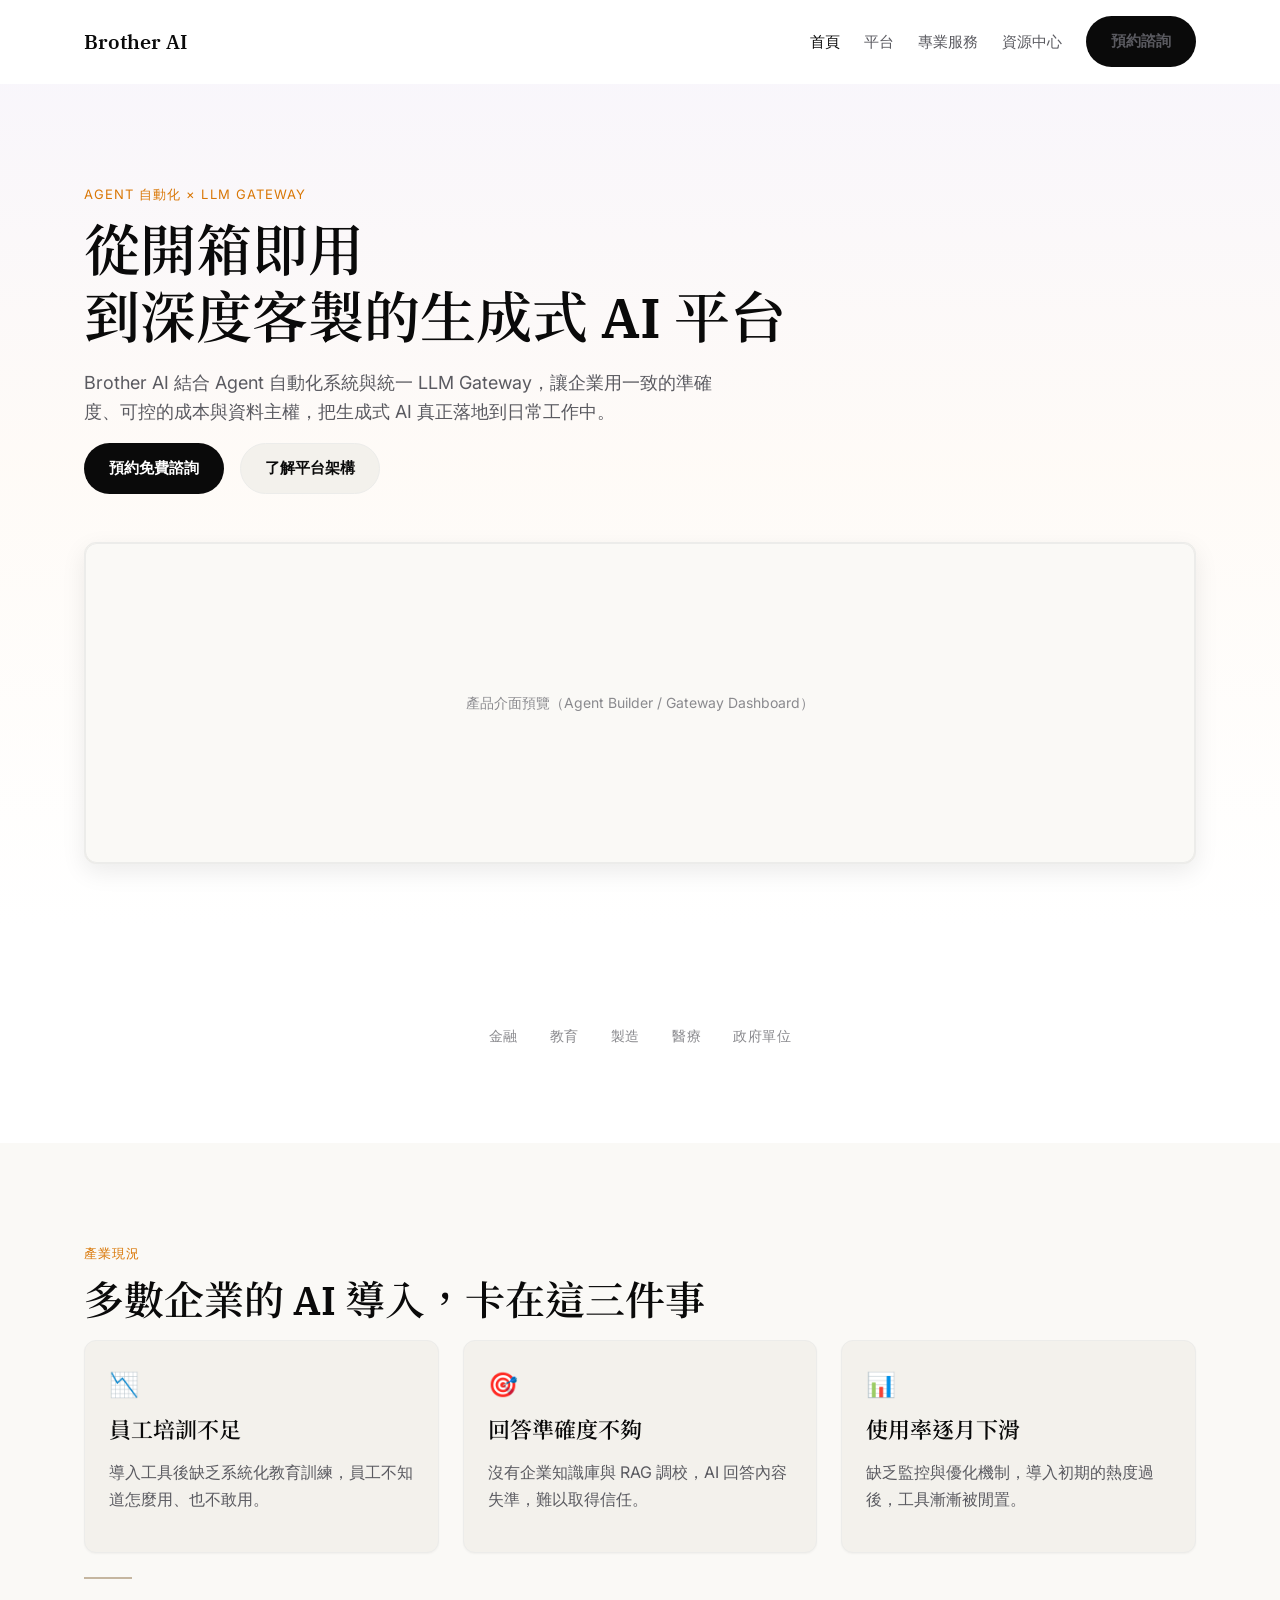
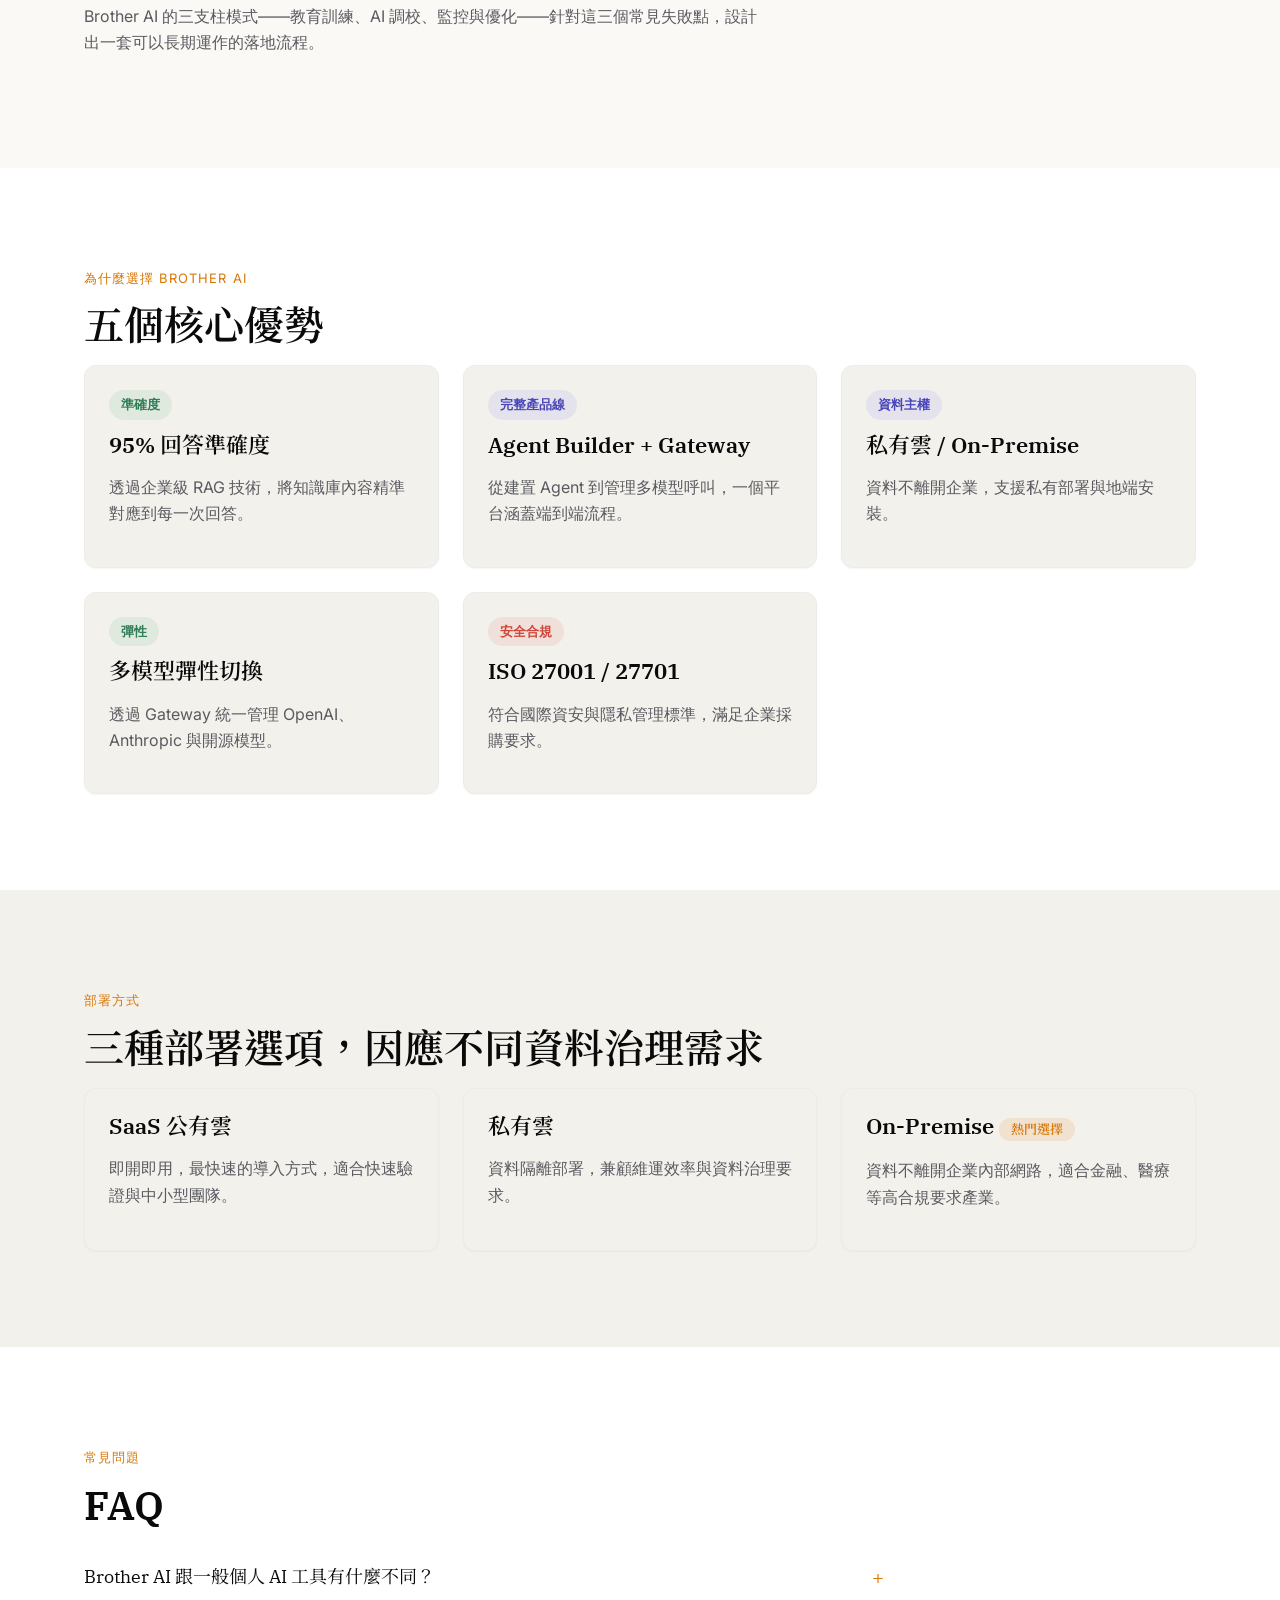
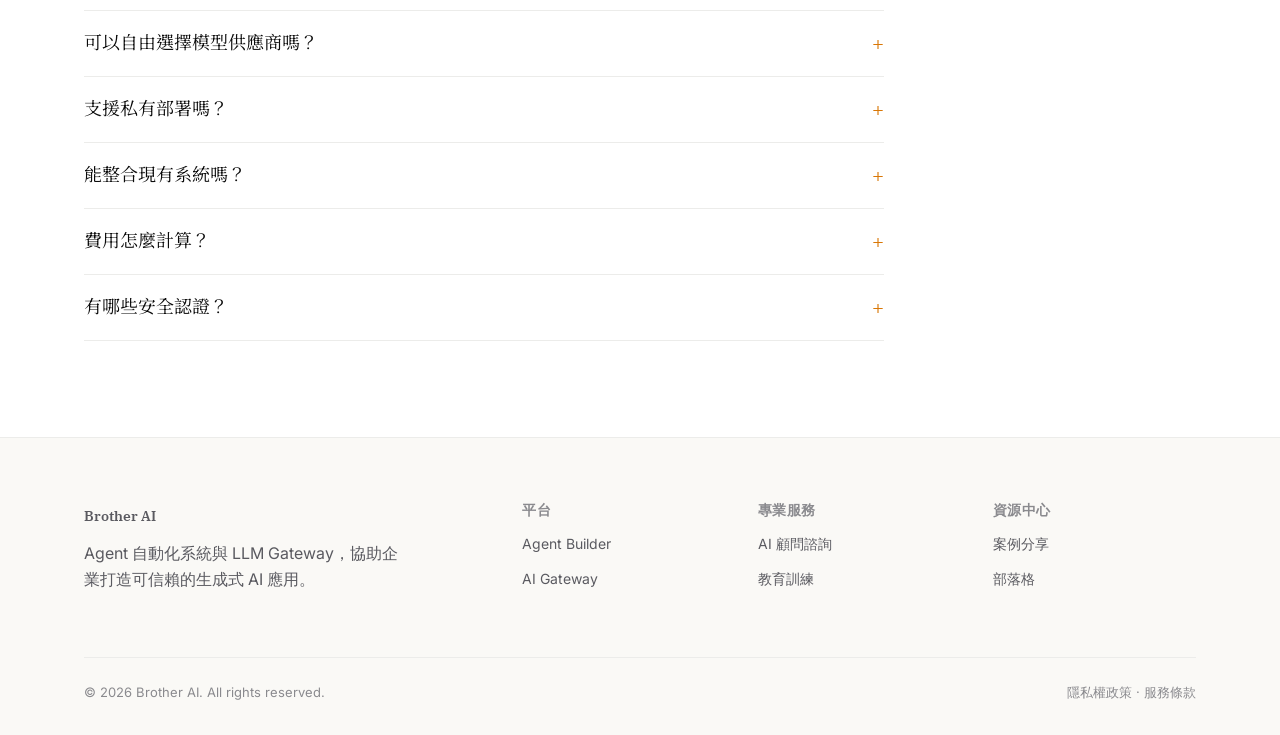
==== index.html @ 3513b3f6 "Implement static site with Slima warm-editorial design + GitHub Pages deploy Add landing, platform (" ====
<!doctype html>
<html lang="zh-TW">
<head>
<meta charset="utf-8" />
<meta name="viewport" content="width=device-width, initial-scale=1" />
<title>Brother AI — Agent 自動化系統與 LLM Gateway</title>
<meta name="description" content="Brother AI 提供 Agent 自動化系統與統一 LLM Gateway，協助企業從導入到深度客製，打造可信賴的生成式 AI 應用。" />
<link rel="preconnect" href="https://fonts.googleapis.com" />
<link href="https://fonts.googleapis.com/css2?family=IBM+Plex+Serif:wght@500;600;700&family=Inter:wght@400;500;600;700&family=Noto+Serif+TC:wght@500;600;700&display=swap" rel="stylesheet" />
<link rel="stylesheet" href="assets/css/style.css" />
</head>
<body>

<nav class="nav">
  <div class="nav__inner">
    <a class="nav__brand" href="index.html">Brother AI</a>
    <ul class="nav__links">
      <li><a href="index.html" class="is-active">首頁</a></li>
      <li><a href="platform/index.html">平台</a></li>
      <li><a href="services/index.html">專業服務</a></li>
      <li><a href="resources/index.html">資源中心</a></li>
      <li><a href="services/index.html#contact" class="btn btn--primary">預約諮詢</a></li>
    </ul>
    <button class="nav__toggle" aria-label="開啟選單">☰</button>
  </div>
</nav>

<header class="hero">
  <div class="container">
    <p class="eyebrow hero__eyebrow">Agent 自動化 × LLM Gateway</p>
    <h1>從開箱即用<br />到深度客製的生成式 AI 平台</h1>
    <p class="hero__lead">Brother AI 結合 Agent 自動化系統與統一 LLM Gateway，讓企業用一致的準確度、可控的成本與資料主權，把生成式 AI 真正落地到日常工作中。</p>
    <div class="btn-row">
      <a class="btn btn--primary" href="services/index.html#contact">預約免費諮詢</a>
      <a class="btn btn--ghost" href="platform/index.html">了解平台架構</a>
    </div>
    <div class="hero__art reveal">
      <div class="feature-row__art" style="min-height:320px;">產品介面預覽（Agent Builder / Gateway Dashboard）</div>
    </div>
  </div>
</header>

<section class="section">
  <div class="container">
    <div class="logo-strip reveal">
      <span>金融</span><span>教育</span><span>製造</span><span>醫療</span><span>政府單位</span>
    </div>
  </div>
</section>

<section class="section section--soft">
  <div class="container">
    <p class="eyebrow">產業現況</p>
    <h2>多數企業的 AI 導入，卡在這三件事</h2>
    <div class="grid grid--3">
      <div class="card reveal">
        <div class="card__icon">📉</div>
        <h4>員工培訓不足</h4>
        <p>導入工具後缺乏系統化教育訓練，員工不知道怎麼用、也不敢用。</p>
      </div>
      <div class="card reveal">
        <div class="card__icon">🎯</div>
        <h4>回答準確度不夠</h4>
        <p>沒有企業知識庫與 RAG 調校，AI 回答內容失準，難以取得信任。</p>
      </div>
      <div class="card reveal">
        <div class="card__icon">📊</div>
        <h4>使用率逐月下滑</h4>
        <p>缺乏監控與優化機制，導入初期的熱度過後，工具漸漸被閒置。</p>
      </div>
    </div>
    <hr class="rule" />
    <p class="prose">Brother AI 的三支柱模式——教育訓練、AI 調校、監控與優化——針對這三個常見失敗點，設計出一套可以長期運作的落地流程。</p>
  </div>
</section>

<section class="section">
  <div class="container">
    <p class="eyebrow">為什麼選擇 Brother AI</p>
    <h2>五個核心優勢</h2>
    <div class="grid grid--3">
      <div class="card reveal">
        <span class="chip chip--green">準確度</span>
        <h4 style="margin-top:12px;">95% 回答準確度</h4>
        <p>透過企業級 RAG 技術，將知識庫內容精準對應到每一次回答。</p>
      </div>
      <div class="card reveal">
        <span class="chip chip--indigo">完整產品線</span>
        <h4 style="margin-top:12px;">Agent Builder + Gateway</h4>
        <p>從建置 Agent 到管理多模型呼叫，一個平台涵蓋端到端流程。</p>
      </div>
      <div class="card reveal">
        <span class="chip chip--indigo">資料主權</span>
        <h4 style="margin-top:12px;">私有雲 / On-Premise</h4>
        <p>資料不離開企業，支援私有部署與地端安裝。</p>
      </div>
      <div class="card reveal">
        <span class="chip chip--green">彈性</span>
        <h4 style="margin-top:12px;">多模型彈性切換</h4>
        <p>透過 Gateway 統一管理 OpenAI、Anthropic 與開源模型。</p>
      </div>
      <div class="card reveal">
        <span class="chip chip--red">安全合規</span>
        <h4 style="margin-top:12px;">ISO 27001 / 27701</h4>
        <p>符合國際資安與隱私管理標準，滿足企業採購要求。</p>
      </div>
    </div>
  </div>
</section>

<section class="section section--warm">
  <div class="container">
    <p class="eyebrow">部署方式</p>
    <h2>三種部署選項，因應不同資料治理需求</h2>
    <div class="grid grid--3">
      <div class="card reveal">
        <h4>SaaS 公有雲</h4>
        <p>即開即用，最快速的導入方式，適合快速驗證與中小型團隊。</p>
      </div>
      <div class="card reveal">
        <h4>私有雲</h4>
        <p>資料隔離部署，兼顧維運效率與資料治理要求。</p>
      </div>
      <div class="card reveal">
        <h4>On-Premise <span class="chip chip--amber" style="background:rgba(217,119,6,.12); color:var(--amber);">熱門選擇</span></h4>
        <p>資料不離開企業內部網路，適合金融、醫療等高合規要求產業。</p>
      </div>
    </div>
  </div>
</section>

<section class="section">
  <div class="container">
    <p class="eyebrow">常見問題</p>
    <h2>FAQ</h2>
    <div style="max-width: 800px;">
      <details class="faq-item reveal">
        <summary>Brother AI 跟一般個人 AI 工具有什麼不同？</summary>
        <p>Brother AI 針對企業場景設計，包含知識庫整合、權限管理、審計紀錄與私有部署選項，而非單純的個人聊天介面。</p>
      </details>
      <details class="faq-item reveal">
        <summary>可以自由選擇模型供應商嗎？</summary>
        <p>可以。透過 LLM Gateway，你能在 OpenAI、Anthropic、開源模型之間彈性切換，不被單一供應商綁定。</p>
      </details>
      <details class="faq-item reveal">
        <summary>支援私有部署嗎？</summary>
        <p>支援。提供 SaaS、私有雲與 On-Premise 三種部署模式，資料可完全留在企業內部。</p>
      </details>
      <details class="faq-item reveal">
        <summary>能整合現有系統嗎？</summary>
        <p>Agent Builder 支援與常見系統（如 Slack、Email、CRM）串接，並開放 API 供客製整合。</p>
      </details>
      <details class="faq-item reveal">
        <summary>費用怎麼計算？</summary>
        <p>採訂閱制搭配用量計費，詳細方案請參考「專業服務」頁面或聯繫我們安排報價。</p>
      </details>
      <details class="faq-item reveal">
        <summary>有哪些安全認證？</summary>
        <p>已取得 ISO 27001（資訊安全管理）與 ISO 27701（隱私資訊管理）認證。</p>
      </details>
    </div>
  </div>
</section>

<footer class="footer">
  <div class="container">
    <div class="footer__grid">
      <div>
        <a class="nav__brand" href="index.html">Brother AI</a>
        <p style="margin-top:12px; max-width: 32ch;">Agent 自動化系統與 LLM Gateway，協助企業打造可信賴的生成式 AI 應用。</p>
      </div>
      <div>
        <h4>平台</h4>
        <ul>
          <li><a href="platform/index.html">Agent Builder</a></li>
          <li><a href="platform/index.html#gateway">AI Gateway</a></li>
        </ul>
      </div>
      <div>
        <h4>專業服務</h4>
        <ul>
          <li><a href="services/index.html">AI 顧問諮詢</a></li>
          <li><a href="services/index.html#training">教育訓練</a></li>
        </ul>
      </div>
      <div>
        <h4>資源中心</h4>
        <ul>
          <li><a href="resources/index.html">案例分享</a></li>
          <li><a href="resources/index.html">部落格</a></li>
        </ul>
      </div>
    </div>
    <div class="footer__bottom">
      <span>© 2026 Brother AI. All rights reserved.</span>
      <span>隱私權政策 · 服務條款</span>
    </div>
  </div>
</footer>

<script src="assets/js/main.js"></script>
</body>
</html>
---- assets/css/style.css ----
/* Slima Warm Editorial — shared design tokens & components
   Spec: doc/design/slima-warm-editorial.md */

:root {
  --bg: #ffffff;
  --soft: #faf9f6;
  --warm: #f3f1ec;
  --sand: #c5b6a0;
  --line: #ececea;
  --ink: #0a0a0a;
  --muted: #5a5a60;
  --faint: #8a8a8e;

  --amber: #d97706;
  --green: #4ea87a;
  --green-deep: #2f7d57;
  --indigo: #6366f1;
  --indigo-deep: #4b46b7;
  --red: #d0463a;

  --font-serif: "IBM Plex Serif", "Noto Serif TC", Georgia, serif;
  --font-sans: "Inter", "Noto Sans TC", -apple-system, BlinkMacSystemFont, sans-serif;

  --measure: 68ch;
  --content-max: 1160px;

  --space-1: 4px;
  --space-2: 8px;
  --space-3: 12px;
  --space-4: 16px;
  --space-6: 24px;
  --space-8: 32px;
  --space-12: 48px;
  --space-16: 64px;
  --space-24: 96px;

  --shadow-rest: 0 1px 2px rgba(10, 10, 10, 0.04);
  --shadow-lift: 0 8px 24px rgba(10, 10, 10, 0.08);
}

* { box-sizing: border-box; }

html { scroll-behavior: smooth; }

body {
  margin: 0;
  background: var(--bg);
  color: var(--ink);
  font-family: var(--font-sans);
  font-size: 16px;
  line-height: 1.65;
  -webkit-font-smoothing: antialiased;
}

img { max-width: 100%; display: block; }

a { color: inherit; }

h1, h2, h3, h4 {
  font-family: var(--font-serif);
  font-weight: 600;
  line-height: 1.2;
  margin: 0 0 var(--space-4);
}

h1 { font-size: 56px; }
h2 { font-size: 40px; }
h3 { font-size: 28px; }
h4 { font-size: 22px; }

p { margin: 0 0 var(--space-4); color: var(--muted); }

.container {
  max-width: var(--content-max);
  margin: 0 auto;
  padding: 0 var(--space-6);
}

.prose {
  max-width: var(--measure);
}

.section {
  padding: var(--space-24) 0;
}

.section--soft { background: var(--soft); }
.section--warm { background: var(--warm); }

.eyebrow {
  display: inline-block;
  font-family: var(--font-sans);
  font-size: 13px;
  letter-spacing: 0.08em;
  text-transform: uppercase;
  color: var(--amber);
  margin-bottom: var(--space-3);
}

/* Nav */
.nav {
  position: sticky;
  top: 0;
  z-index: 20;
  background: rgba(255, 255, 255, 0.9);
  backdrop-filter: none;
  border-bottom: 1px solid transparent;
  transition: border-color 0.2s ease, background 0.2s ease;
}

.nav.is-scrolled {
  border-bottom-color: var(--line);
  background: var(--bg);
}

.nav__inner {
  max-width: var(--content-max);
  margin: 0 auto;
  padding: var(--space-4) var(--space-6);
  display: flex;
  align-items: center;
  justify-content: space-between;
  gap: var(--space-6);
}

.nav__brand {
  font-family: var(--font-serif);
  font-size: 20px;
  font-weight: 600;
  text-decoration: none;
  color: var(--ink);
}

.nav__links {
  display: flex;
  align-items: center;
  gap: var(--space-6);
  list-style: none;
  margin: 0;
  padding: 0;
}

.nav__links a {
  text-decoration: none;
  font-size: 15px;
  color: var(--muted);
}

.nav__links a:hover, .nav__links a.is-active {
  color: var(--ink);
}

.nav__toggle {
  display: none;
  background: none;
  border: none;
  font-size: 24px;
  cursor: pointer;
  color: var(--ink);
}

@media (max-width: 760px) {
  .nav__links {
    position: absolute;
    top: 100%;
    left: 0;
    right: 0;
    background: var(--bg);
    border-bottom: 1px solid var(--line);
    flex-direction: column;
    align-items: flex-start;
    padding: var(--space-4) var(--space-6);
    gap: var(--space-4);
    display: none;
  }
  .nav__links.is-open { display: flex; }
  .nav__toggle { display: block; }
}

/* Buttons */
.btn {
  display: inline-flex;
  align-items: center;
  justify-content: center;
  gap: var(--space-2);
  padding: 12px 24px;
  border-radius: 999px;
  font-size: 15px;
  font-weight: 600;
  text-decoration: none;
  border: 1px solid transparent;
  cursor: pointer;
  transition: transform 0.15s ease, opacity 0.15s ease;
}

.btn:hover { opacity: 0.9; }

.btn--primary {
  background: var(--ink);
  color: #fff;
}

.btn--amber {
  background: var(--amber);
  color: #fff;
}

.btn--ghost {
  background: var(--warm);
  color: var(--ink);
  border-color: var(--line);
}

.btn-row {
  display: flex;
  gap: var(--space-4);
  flex-wrap: wrap;
}

/* Hero */
.hero {
  padding: var(--space-24) 0 var(--space-16);
  background: linear-gradient(180deg, rgba(230, 220, 240, 0.25) 0%, rgba(250, 226, 200, 0.15) 45%, var(--bg) 100%);
}

.hero__eyebrow { margin-bottom: var(--space-3); }

.hero__lead {
  font-size: 18px;
  max-width: 60ch;
}

.hero__art {
  margin-top: var(--space-12);
  border: 1px solid var(--line);
  border-radius: 12px;
  background: var(--warm);
  box-shadow: var(--shadow-lift);
  overflow: hidden;
}

.hero__art img { width: 100%; }

/* Logo strip */
.logo-strip {
  display: flex;
  flex-wrap: wrap;
  gap: var(--space-8);
  align-items: center;
  justify-content: center;
  color: var(--faint);
  font-size: 14px;
  letter-spacing: 0.04em;
}

/* Grid */
.grid {
  display: grid;
  gap: var(--space-6);
}

.grid--2 { grid-template-columns: repeat(2, 1fr); }
.grid--3 { grid-template-columns: repeat(3, 1fr); }
.grid--4 { grid-template-columns: repeat(4, 1fr); }

@media (max-width: 900px) {
  .grid--2, .grid--3, .grid--4 { grid-template-columns: 1fr; }
  h1 { font-size: 36px; }
  h2 { font-size: 28px; }
}

/* Cards */
.card {
  background: var(--warm);
  border: 1px solid var(--line);
  border-radius: 12px;
  padding: var(--space-6);
  box-shadow: var(--shadow-rest);
  transition: box-shadow 0.2s ease, transform 0.2s ease;
}

.card:hover {
  box-shadow: var(--shadow-lift);
  transform: translateY(-2px);
}

.card__icon {
  font-size: 24px;
  margin-bottom: var(--space-3);
}

/* Feature row (alternating text/screenshot) */
.feature-row {
  display: grid;
  grid-template-columns: 1fr 1fr;
  gap: var(--space-12);
  align-items: center;
  padding: var(--space-16) 0;
  border-bottom: 1px solid var(--line);
}

.feature-row:last-child { border-bottom: none; }

.feature-row.is-reverse .feature-row__art { order: 2; }
.feature-row.is-reverse .feature-row__text { order: 1; }

@media (max-width: 900px) {
  .feature-row, .feature-row.is-reverse {
    grid-template-columns: 1fr;
  }
  .feature-row .feature-row__art,
  .feature-row.is-reverse .feature-row__art,
  .feature-row .feature-row__text,
  .feature-row.is-reverse .feature-row__text {
    order: initial;
  }
}

.feature-row__art {
  background: var(--soft);
  border: 1px solid var(--line);
  border-radius: 12px;
  min-height: 220px;
  display: flex;
  align-items: center;
  justify-content: center;
  color: var(--faint);
  font-size: 14px;
  box-shadow: var(--shadow-rest);
}

/* Chips (consistency / annotation) */
.chip {
  display: inline-flex;
  align-items: center;
  gap: 6px;
  padding: 4px 12px;
  border-radius: 999px;
  font-size: 13px;
  font-weight: 600;
}

.chip--green { background: rgba(78, 168, 122, 0.12); color: var(--green-deep); }
.chip--red { background: rgba(208, 70, 58, 0.1); color: var(--red); }
.chip--indigo { background: rgba(99, 102, 241, 0.1); color: var(--indigo-deep); }

/* Stat */
.stat__value {
  font-family: var(--font-serif);
  font-size: 40px;
  color: var(--ink);
}

.stat__label {
  font-size: 14px;
  color: var(--faint);
}

/* Divider rule (sand) */
.rule {
  width: 48px;
  height: 2px;
  background: var(--sand);
  border: none;
  margin: var(--space-6) 0;
}

/* Blockquote / testimonial */
.testimonial {
  font-family: var(--font-serif);
  font-size: 22px;
  color: var(--ink);
  max-width: 60ch;
  margin: 0 auto var(--space-4);
}

.testimonial__attr {
  font-family: var(--font-sans);
  font-size: 14px;
  color: var(--faint);
}

/* FAQ */
.faq-item {
  border-bottom: 1px solid var(--line);
  padding: var(--space-4) 0;
}

.faq-item summary {
  cursor: pointer;
  font-family: var(--font-serif);
  font-size: 18px;
  list-style: none;
  display: flex;
  justify-content: space-between;
  align-items: center;
}

.faq-item summary::-webkit-details-marker { display: none; }

.faq-item summary::after {
  content: "+";
  color: var(--amber);
  font-size: 20px;
}

.faq-item[open] summary::after { content: "\2212"; }

.faq-item p { margin-top: var(--space-3); }

/* Form */
.form-field {
  margin-bottom: var(--space-4);
}

.form-field label {
  display: block;
  font-size: 14px;
  margin-bottom: var(--space-2);
  color: var(--muted);
}

.form-field input,
.form-field textarea {
  width: 100%;
  padding: 12px 14px;
  border: 1px solid var(--line);
  border-radius: 8px;
  background: var(--soft);
  font-family: var(--font-sans);
  font-size: 15px;
  color: var(--ink);
}

.form-field input:focus,
.form-field textarea:focus {
  outline: none;
  border-color: var(--ink);
  box-shadow: 0 0 0 2px rgba(10, 10, 10, 0.08);
}

.form-note {
  font-size: 13px;
  color: var(--faint);
}

.form-success {
  display: none;
  background: rgba(78, 168, 122, 0.12);
  color: var(--green-deep);
  border-radius: 8px;
  padding: var(--space-4);
  font-size: 14px;
}

.form-success.is-visible { display: block; }

/* Post card / resource list */
.post-card {
  display: block;
  text-decoration: none;
  color: inherit;
}

.post-card__tag {
  font-size: 13px;
  color: var(--indigo-deep);
  text-transform: uppercase;
  letter-spacing: 0.04em;
}

.post-card__meta {
  font-size: 13px;
  color: var(--faint);
}

/* Footer */
.footer {
  background: var(--soft);
  border-top: 1px solid var(--line);
  padding: var(--space-16) 0 var(--space-8);
}

.footer__grid {
  display: grid;
  grid-template-columns: 2fr repeat(3, 1fr);
  gap: var(--space-8);
}

@media (max-width: 900px) {
  .footer__grid { grid-template-columns: repeat(2, 1fr); }
}

.footer h4 {
  font-family: var(--font-sans);
  font-size: 14px;
  text-transform: uppercase;
  letter-spacing: 0.04em;
  color: var(--faint);
  margin-bottom: var(--space-3);
}

.footer ul {
  list-style: none;
  margin: 0;
  padding: 0;
}

.footer li { margin-bottom: var(--space-2); }

.footer a {
  text-decoration: none;
  color: var(--muted);
  font-size: 14px;
}

.footer a:hover { color: var(--ink); }

.footer__bottom {
  margin-top: var(--space-12);
  padding-top: var(--space-6);
  border-top: 1px solid var(--line);
  display: flex;
  justify-content: space-between;
  flex-wrap: wrap;
  gap: var(--space-4);
  font-size: 13px;
  color: var(--faint);
}

/* Reveal animation */
.reveal {
  opacity: 0;
  transform: translateY(12px);
  transition: opacity 0.4s ease, transform 0.4s ease;
}

.reveal.is-visible {
  opacity: 1;
  transform: translateY(0);
}

@media (prefers-reduced-motion: reduce) {
  .reveal { opacity: 1; transform: none; transition: none; }
  html { scroll-behavior: auto; }
}

/* Deployment badge (architecture diagram helper) */
.arch {
  display: flex;
  align-items: center;
  justify-content: center;
  gap: var(--space-4);
  flex-wrap: wrap;
  padding: var(--space-8);
  background: var(--soft);
  border: 1px solid var(--line);
  border-radius: 12px;
}

.arch__node {
  background: var(--bg);
  border: 1px solid var(--line);
  border-radius: 8px;
  padding: var(--space-4) var(--space-6);
  text-align: center;
  font-size: 14px;
  box-shadow: var(--shadow-rest);
}

.arch__arrow {
  color: var(--sand);
  font-size: 20px;
}
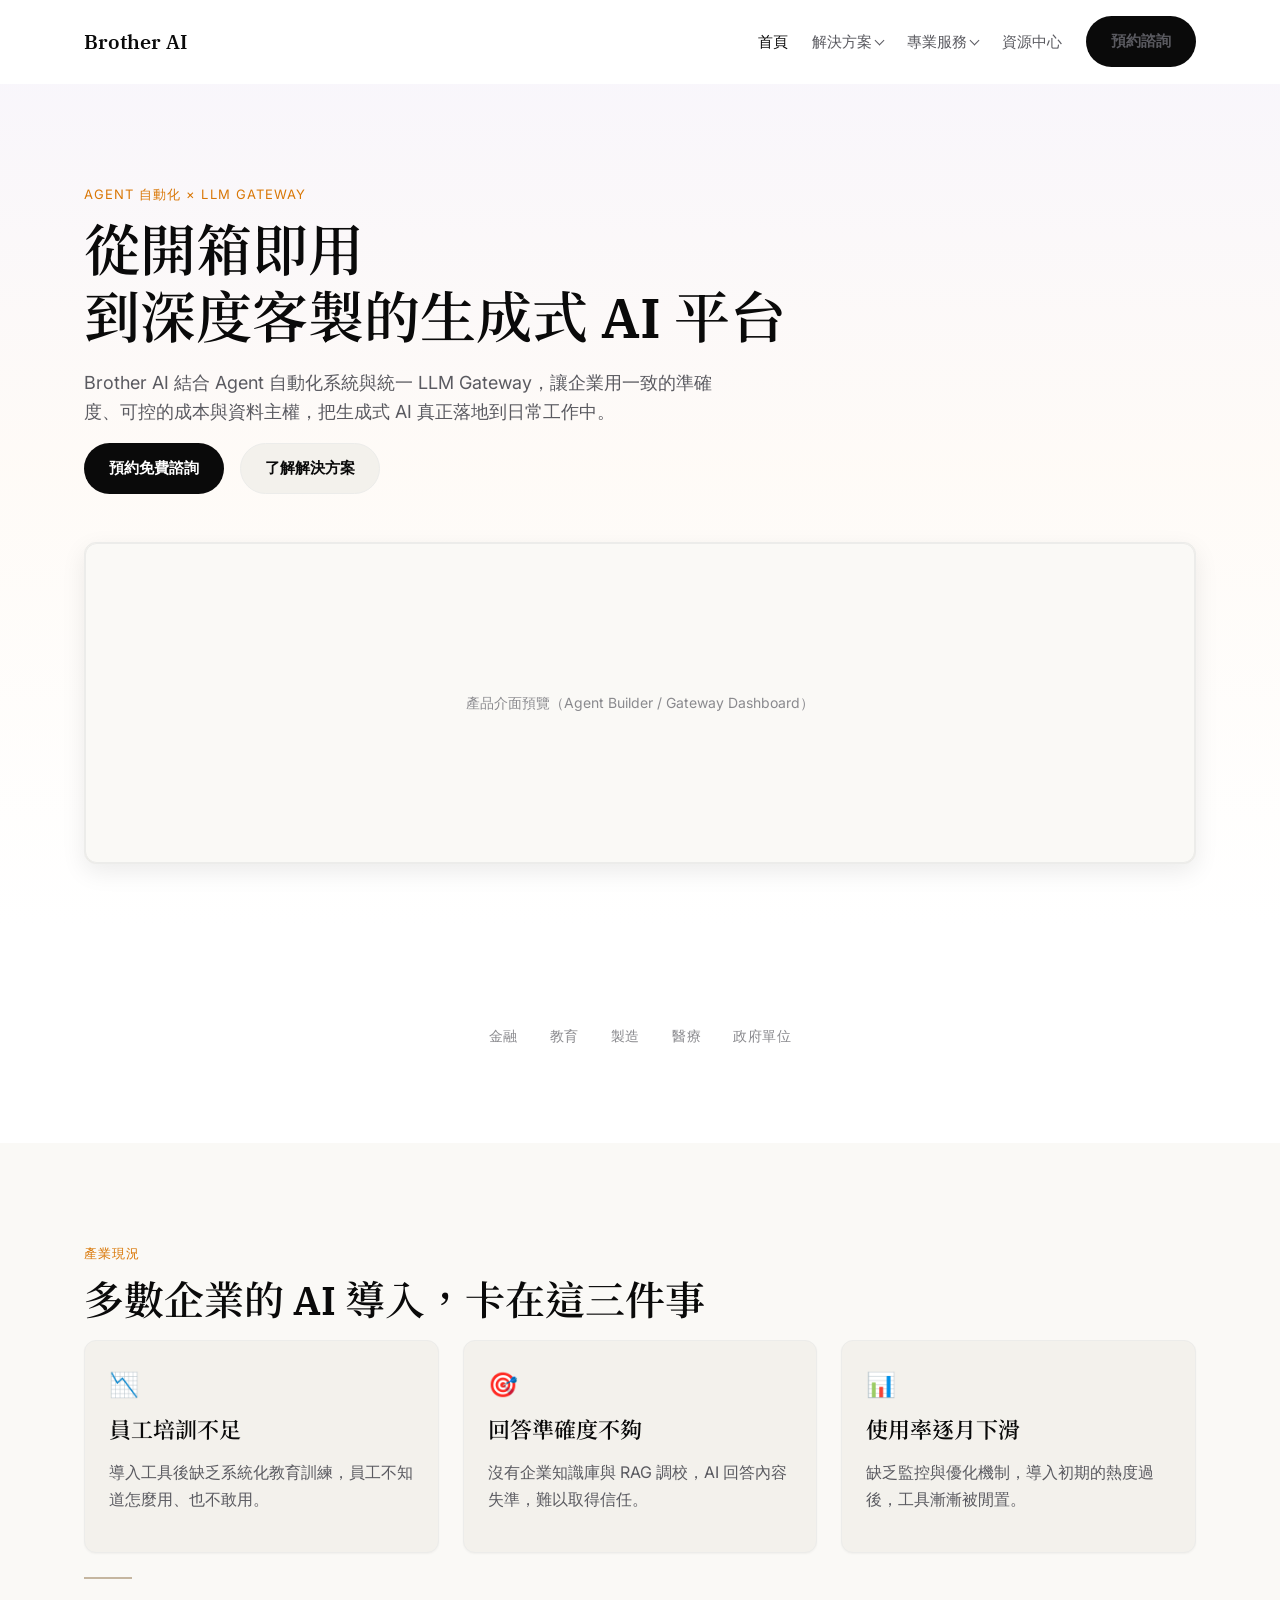
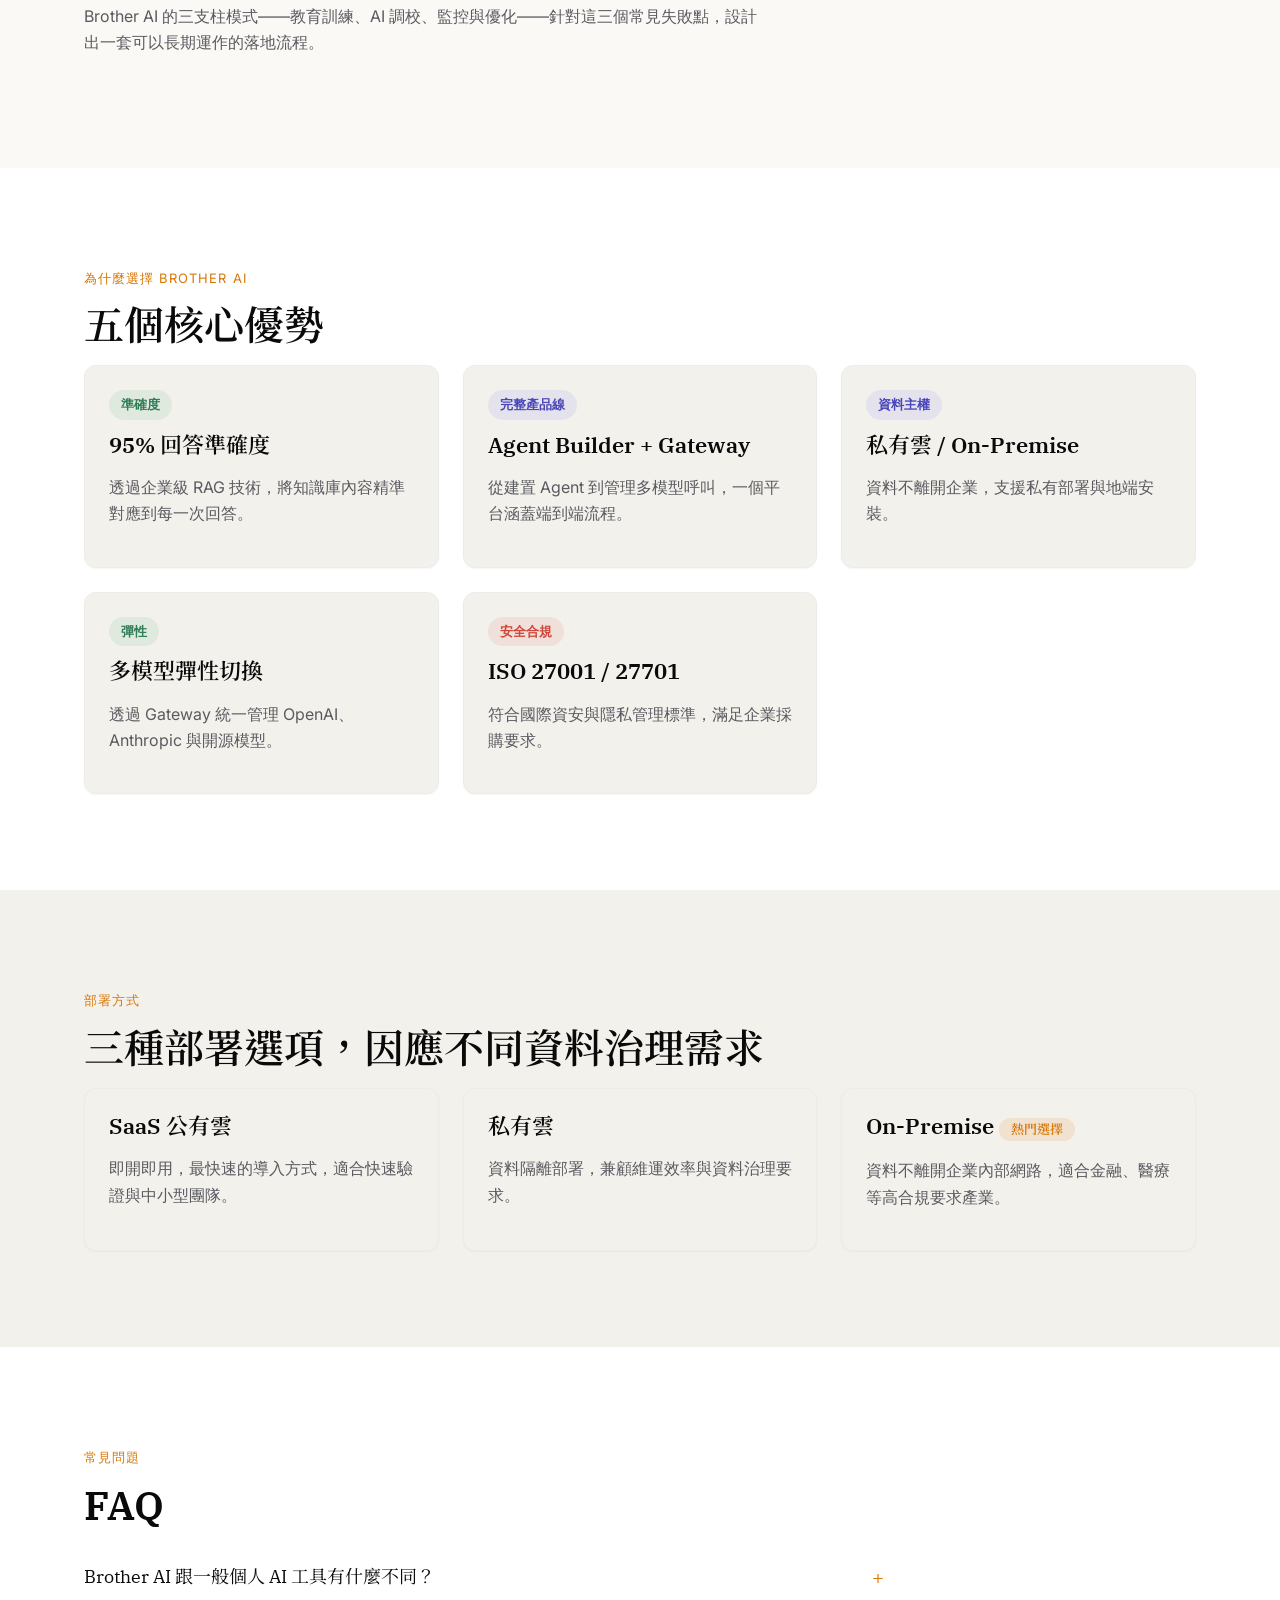
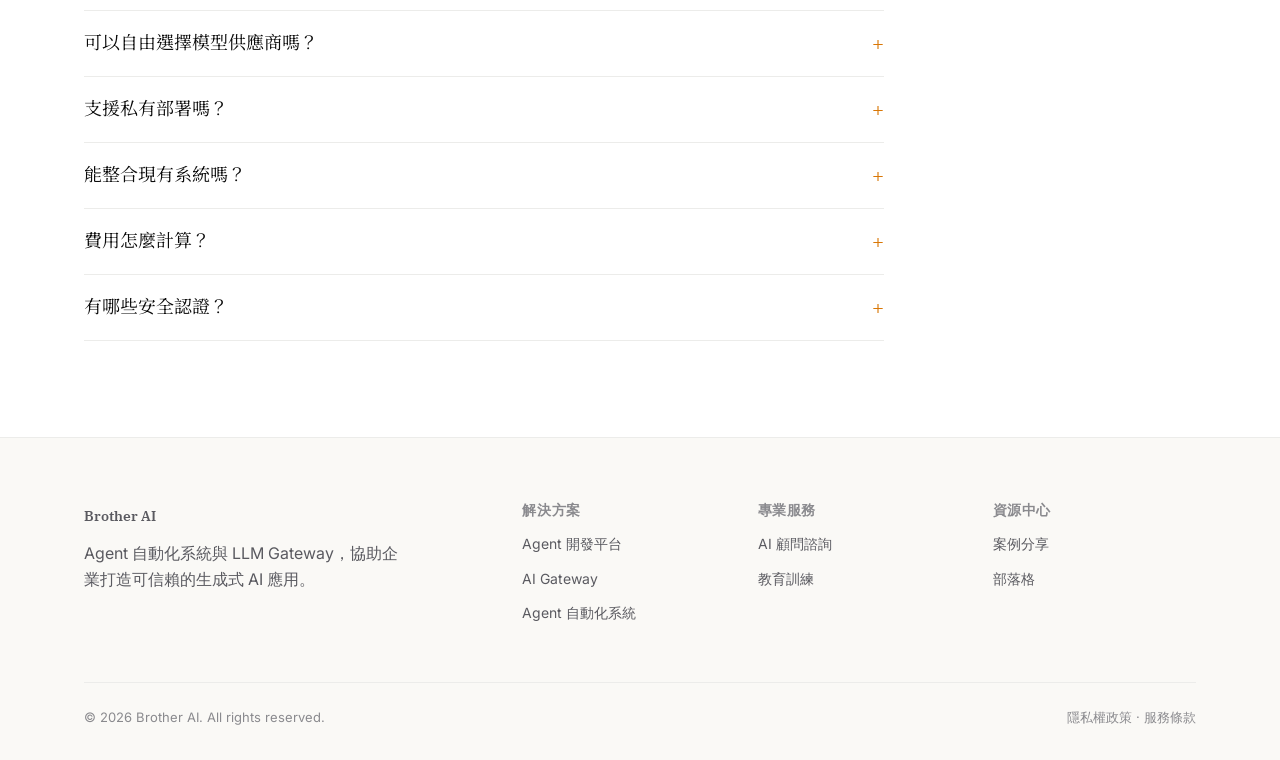
==== commit bd152eed: "Rename 平台 to 解決方案, add dropdown nav, add Agent 自動化系統 - Rename platform/ to solutions/ and reframe th" ====
--- a/index.html
+++ b/index.html
@@ -16,8 +16,23 @@
     <a class="nav__brand" href="index.html">Brother AI</a>
     <ul class="nav__links">
       <li><a href="index.html" class="is-active">首頁</a></li>
-      <li><a href="platform/index.html">平台</a></li>
-      <li><a href="services/index.html">專業服務</a></li>
+      <li class="nav__item--dropdown">
+        <a href="solutions/index.html">解決方案</a>
+        <ul class="nav__dropdown">
+          <li><a href="solutions/index.html#agent-platform"><span class="nav__dropdown-title">Agent 開發平台</span><span class="nav__dropdown-desc">AI Agent 開發平台總覽</span></a></li>
+          <li><a href="solutions/index.html#agent-builder"><span class="nav__dropdown-title">Agent Builder</span><span class="nav__dropdown-desc">No-code 打造專屬 AI Agent 的完整工具箱</span></a></li>
+          <li><a href="solutions/index.html#ai-gateway"><span class="nav__dropdown-title">AI Gateway</span><span class="nav__dropdown-desc">企業級模型入口（測試中）</span></a></li>
+          <li><a href="solutions/index.html#agent-auto-system"><span class="nav__dropdown-title">Agent 自動化系統</span><span class="nav__dropdown-desc">CrewAI 驅動的任務自動化系統</span></a></li>
+        </ul>
+      </li>
+      <li class="nav__item--dropdown">
+        <a href="services/index.html">專業服務</a>
+        <ul class="nav__dropdown">
+          <li><a href="services/index.html"><span class="nav__dropdown-title">服務總覽</span><span class="nav__dropdown-desc">AI 教育訓練與企業顧問服務完整介紹</span></a></li>
+          <li><a href="services/index.html#consulting"><span class="nav__dropdown-title">AI 顧問服務</span><span class="nav__dropdown-desc">從策略規劃到系統導入，全程專業支援</span></a></li>
+          <li><a href="services/index.html#training"><span class="nav__dropdown-title">教育訓練</span><span class="nav__dropdown-desc">MaiGPT 應用實戰、開發者與管理者培訓</span></a></li>
+        </ul>
+      </li>
       <li><a href="resources/index.html">資源中心</a></li>
       <li><a href="services/index.html#contact" class="btn btn--primary">預約諮詢</a></li>
     </ul>
@@ -32,7 +47,7 @@
     <p class="hero__lead">Brother AI 結合 Agent 自動化系統與統一 LLM Gateway，讓企業用一致的準確度、可控的成本與資料主權，把生成式 AI 真正落地到日常工作中。</p>
     <div class="btn-row">
       <a class="btn btn--primary" href="services/index.html#contact">預約免費諮詢</a>
-      <a class="btn btn--ghost" href="platform/index.html">了解平台架構</a>
+      <a class="btn btn--ghost" href="solutions/index.html">了解解決方案</a>
     </div>
     <div class="hero__art reveal">
       <div class="feature-row__art" style="min-height:320px;">產品介面預覽（Agent Builder / Gateway Dashboard）</div>
@@ -170,10 +185,11 @@
         <p style="margin-top:12px; max-width: 32ch;">Agent 自動化系統與 LLM Gateway，協助企業打造可信賴的生成式 AI 應用。</p>
       </div>
       <div>
-        <h4>平台</h4>
+        <h4>解決方案</h4>
         <ul>
-          <li><a href="platform/index.html">Agent Builder</a></li>
-          <li><a href="platform/index.html#gateway">AI Gateway</a></li>
+          <li><a href="solutions/index.html#agent-platform">Agent 開發平台</a></li>
+          <li><a href="solutions/index.html#ai-gateway">AI Gateway</a></li>
+          <li><a href="solutions/index.html#agent-auto-system">Agent 自動化系統</a></li>
         </ul>
       </div>
       <div>
--- a/assets/css/style.css
+++ b/assets/css/style.css
@@ -177,6 +177,96 @@
   .nav__toggle { display: block; }
 }
 
+/* Nav dropdown ("解決方案" / "專業服務") */
+.nav__item--dropdown {
+  position: relative;
+}
+
+.nav__item--dropdown > a {
+  display: inline-flex;
+  align-items: center;
+  gap: 4px;
+  cursor: pointer;
+}
+
+.nav__item--dropdown > a::after {
+  content: "";
+  width: 6px;
+  height: 6px;
+  border-right: 1.5px solid currentColor;
+  border-bottom: 1.5px solid currentColor;
+  transform: rotate(45deg);
+  transition: transform 0.15s ease;
+  margin-top: -3px;
+}
+
+.nav__item--dropdown.is-open > a::after {
+  transform: rotate(-135deg);
+  margin-top: 3px;
+}
+
+.nav__dropdown {
+  display: none;
+  position: absolute;
+  top: 100%;
+  left: 50%;
+  transform: translateX(-50%);
+  margin-top: var(--space-4);
+  width: 320px;
+  background: var(--bg);
+  border: 1px solid var(--line);
+  border-radius: 12px;
+  box-shadow: var(--shadow-lift);
+  padding: var(--space-4);
+  list-style: none;
+}
+
+@media (min-width: 761px) {
+  .nav__item--dropdown:hover .nav__dropdown,
+  .nav__item--dropdown.is-open .nav__dropdown {
+    display: block;
+  }
+}
+
+.nav__dropdown li + li { margin-top: var(--space-3); }
+
+.nav__dropdown a {
+  display: block;
+  padding: var(--space-2) var(--space-3);
+  border-radius: 8px;
+  text-decoration: none;
+}
+
+.nav__dropdown a:hover { background: var(--soft); }
+
+.nav__dropdown-title {
+  font-family: var(--font-sans);
+  font-weight: 600;
+  font-size: 15px;
+  color: var(--ink);
+  margin-bottom: 2px;
+}
+
+.nav__dropdown-desc {
+  font-size: 13px;
+  color: var(--faint);
+  line-height: 1.4;
+}
+
+@media (max-width: 760px) {
+  .nav__dropdown {
+    display: none;
+    position: static;
+    transform: none;
+    width: auto;
+    margin: var(--space-2) 0 0;
+    box-shadow: none;
+    border: none;
+    background: var(--soft);
+  }
+  .nav__item--dropdown.is-open .nav__dropdown { display: block; }
+}
+
 /* Buttons */
 .btn {
   display: inline-flex;
@@ -545,6 +635,89 @@
   html { scroll-behavior: auto; }
 }
 
+/* Tables (service tiers / comparison matrix) */
+.table-wrap {
+  overflow-x: auto;
+  border: 1px solid var(--line);
+  border-radius: 12px;
+  background: var(--bg);
+}
+
+.table {
+  width: 100%;
+  border-collapse: collapse;
+  min-width: 640px;
+  font-size: 15px;
+}
+
+.table th, .table td {
+  text-align: left;
+  padding: var(--space-4);
+  border-bottom: 1px solid var(--line);
+  vertical-align: top;
+}
+
+.table thead th {
+  font-family: var(--font-sans);
+  font-size: 13px;
+  text-transform: uppercase;
+  letter-spacing: 0.04em;
+  color: var(--faint);
+  background: var(--soft);
+}
+
+.table tbody tr:last-child td { border-bottom: none; }
+
+.table tbody tr.is-recommended { background: rgba(217, 119, 6, 0.05); }
+
+.table td strong, .table th strong { color: var(--ink); }
+
+/* Tier / pricing card */
+.tier-card {
+  display: flex;
+  flex-direction: column;
+  height: 100%;
+}
+
+.tier-card__price {
+  font-family: var(--font-serif);
+  font-size: 28px;
+  margin: var(--space-2) 0 var(--space-3);
+}
+
+.tier-card ul {
+  margin: var(--space-3) 0;
+  padding-left: 18px;
+  color: var(--muted);
+  font-size: 14px;
+}
+
+.tier-card li { margin-bottom: 6px; }
+
+.tier-card--featured {
+  border-color: var(--amber);
+  box-shadow: var(--shadow-lift);
+}
+
+/* Guarantee badges */
+.badge-row {
+  display: flex;
+  gap: var(--space-4);
+  flex-wrap: wrap;
+}
+
+.badge {
+  display: inline-flex;
+  align-items: center;
+  gap: 6px;
+  padding: 6px 14px;
+  border-radius: 999px;
+  background: var(--warm);
+  border: 1px solid var(--line);
+  font-size: 13px;
+  color: var(--muted);
+}
+
 /* Deployment badge (architecture diagram helper) */
 .arch {
   display: flex;
@@ -572,3 +745,126 @@
   color: var(--sand);
   font-size: 20px;
 }
+
+/* Solution cards ("解決方案" overview grid) */
+.solution-card {
+  display: flex;
+  flex-direction: column;
+  gap: var(--space-4);
+}
+
+.solution-card__head {
+  display: flex;
+  align-items: flex-start;
+  gap: var(--space-3);
+}
+
+.solution-card__icon {
+  font-size: 22px;
+  width: 40px;
+  height: 40px;
+  display: flex;
+  align-items: center;
+  justify-content: center;
+  background: var(--soft);
+  border: 1px solid var(--line);
+  border-radius: 8px;
+  flex-shrink: 0;
+}
+
+.solution-card__title {
+  font-family: var(--font-serif);
+  font-size: 18px;
+  margin: 0;
+}
+
+.solution-card__subtitle {
+  font-size: 13px;
+  color: var(--faint);
+}
+
+.solution-card__status {
+  font-size: 11px;
+  padding: 2px 8px;
+  border-radius: 999px;
+  background: rgba(99, 102, 241, 0.1);
+  color: var(--indigo-deep);
+  font-weight: 600;
+  white-space: nowrap;
+}
+
+.mock {
+  background: var(--soft);
+  border: 1px solid var(--line);
+  border-radius: 10px;
+  padding: var(--space-4);
+  font-size: 13px;
+}
+
+.mock-bubble {
+  border-radius: 10px;
+  padding: var(--space-3);
+  margin-bottom: var(--space-3);
+  color: #fff;
+  font-weight: 500;
+}
+
+.mock-bubble--blue { background: #2f6fed; }
+.mock-bubble--purple { background: var(--indigo); }
+.mock-bubble--green { background: var(--green-deep); }
+
+.mock-response {
+  background: var(--bg);
+  border: 1px solid var(--line);
+  border-radius: 8px;
+  padding: var(--space-3);
+  color: var(--muted);
+  margin-bottom: var(--space-2);
+}
+
+.mock-status {
+  font-size: 12px;
+  color: var(--green-deep);
+}
+
+.tag-row {
+  display: flex;
+  flex-wrap: wrap;
+  gap: var(--space-2);
+}
+
+.tag-pill {
+  font-size: 12px;
+  padding: 4px 10px;
+  border-radius: 999px;
+  background: var(--warm);
+  border: 1px solid var(--line);
+  color: var(--muted);
+}
+
+.solution-card__stats {
+  display: grid;
+  grid-template-columns: repeat(3, 1fr);
+  gap: var(--space-3);
+  text-align: center;
+}
+
+.solution-card__stat-value {
+  font-family: var(--font-serif);
+  font-size: 16px;
+  color: var(--ink);
+}
+
+.solution-card__stat-label {
+  font-size: 11px;
+  color: var(--faint);
+}
+
+.solution-card__link {
+  font-size: 14px;
+  font-weight: 600;
+  color: var(--indigo-deep);
+  text-decoration: none;
+}
+
+.solution-card__link:hover { text-decoration: underline; }
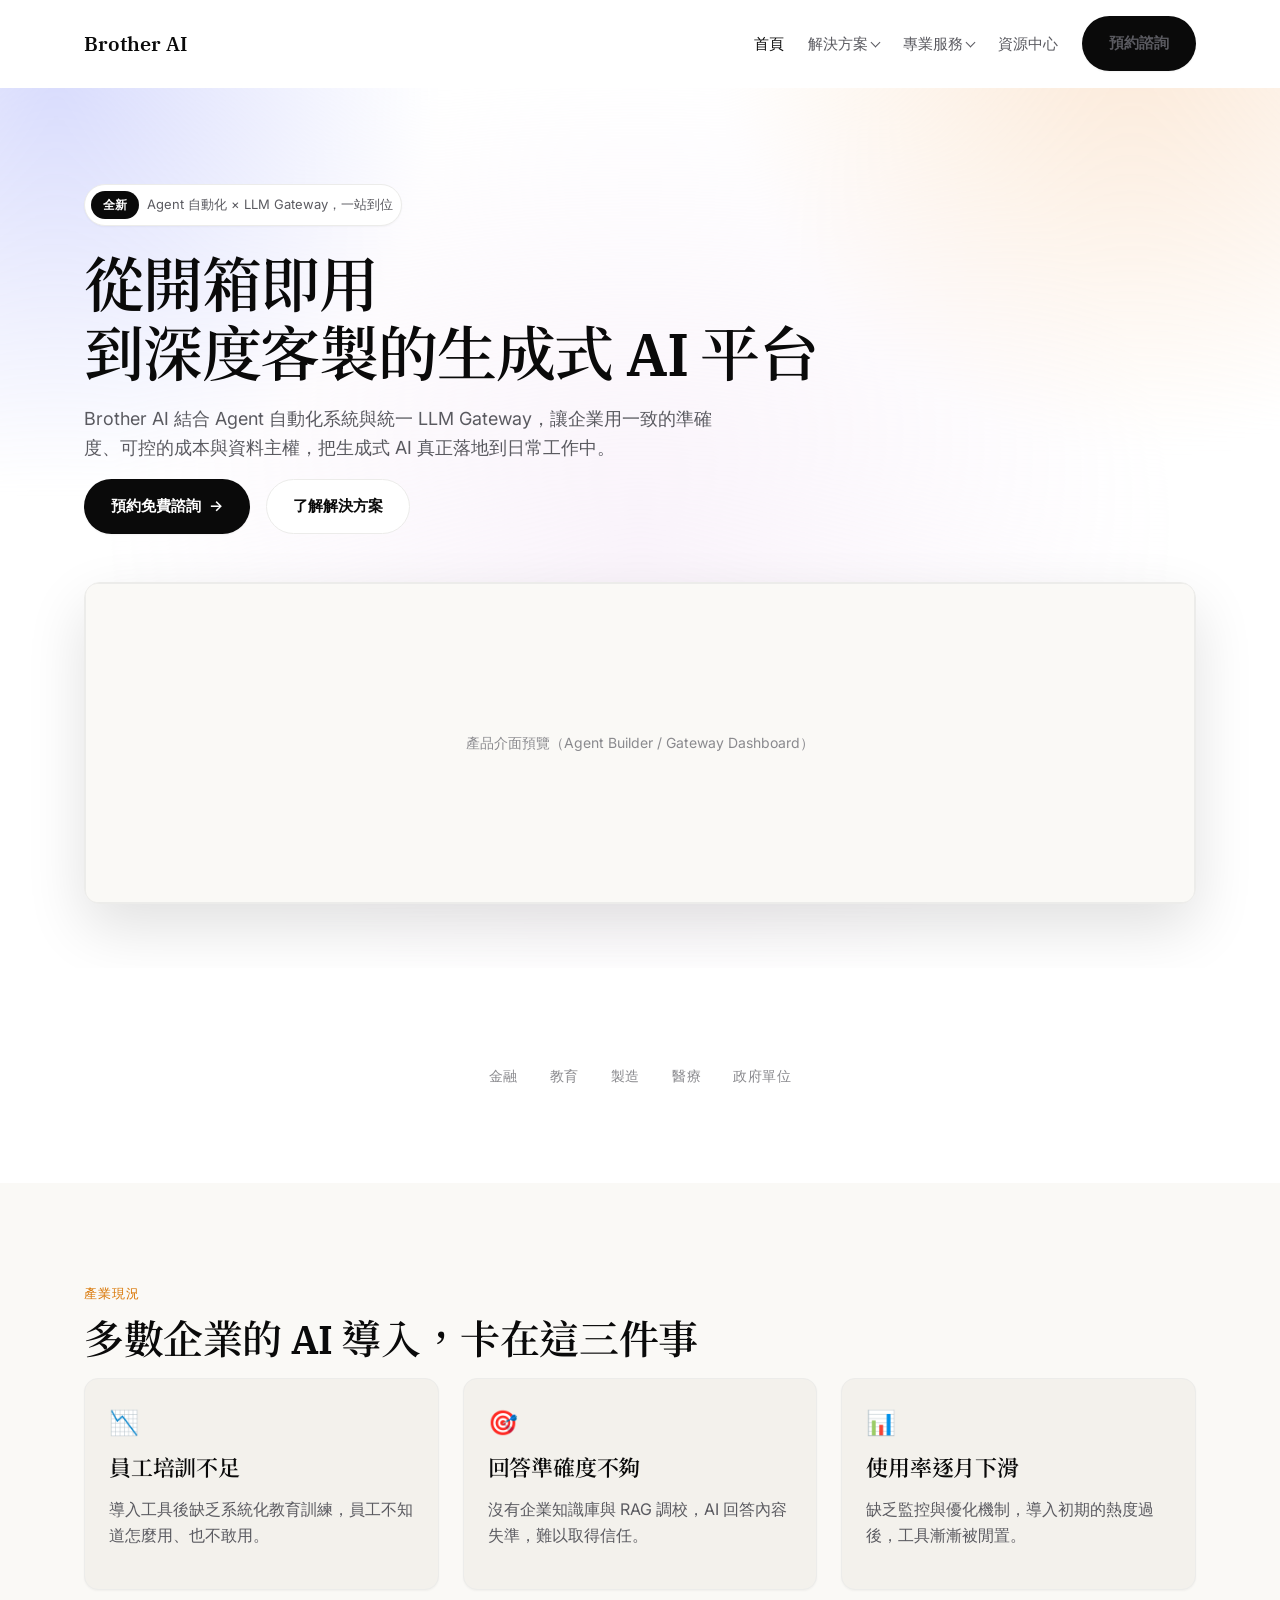
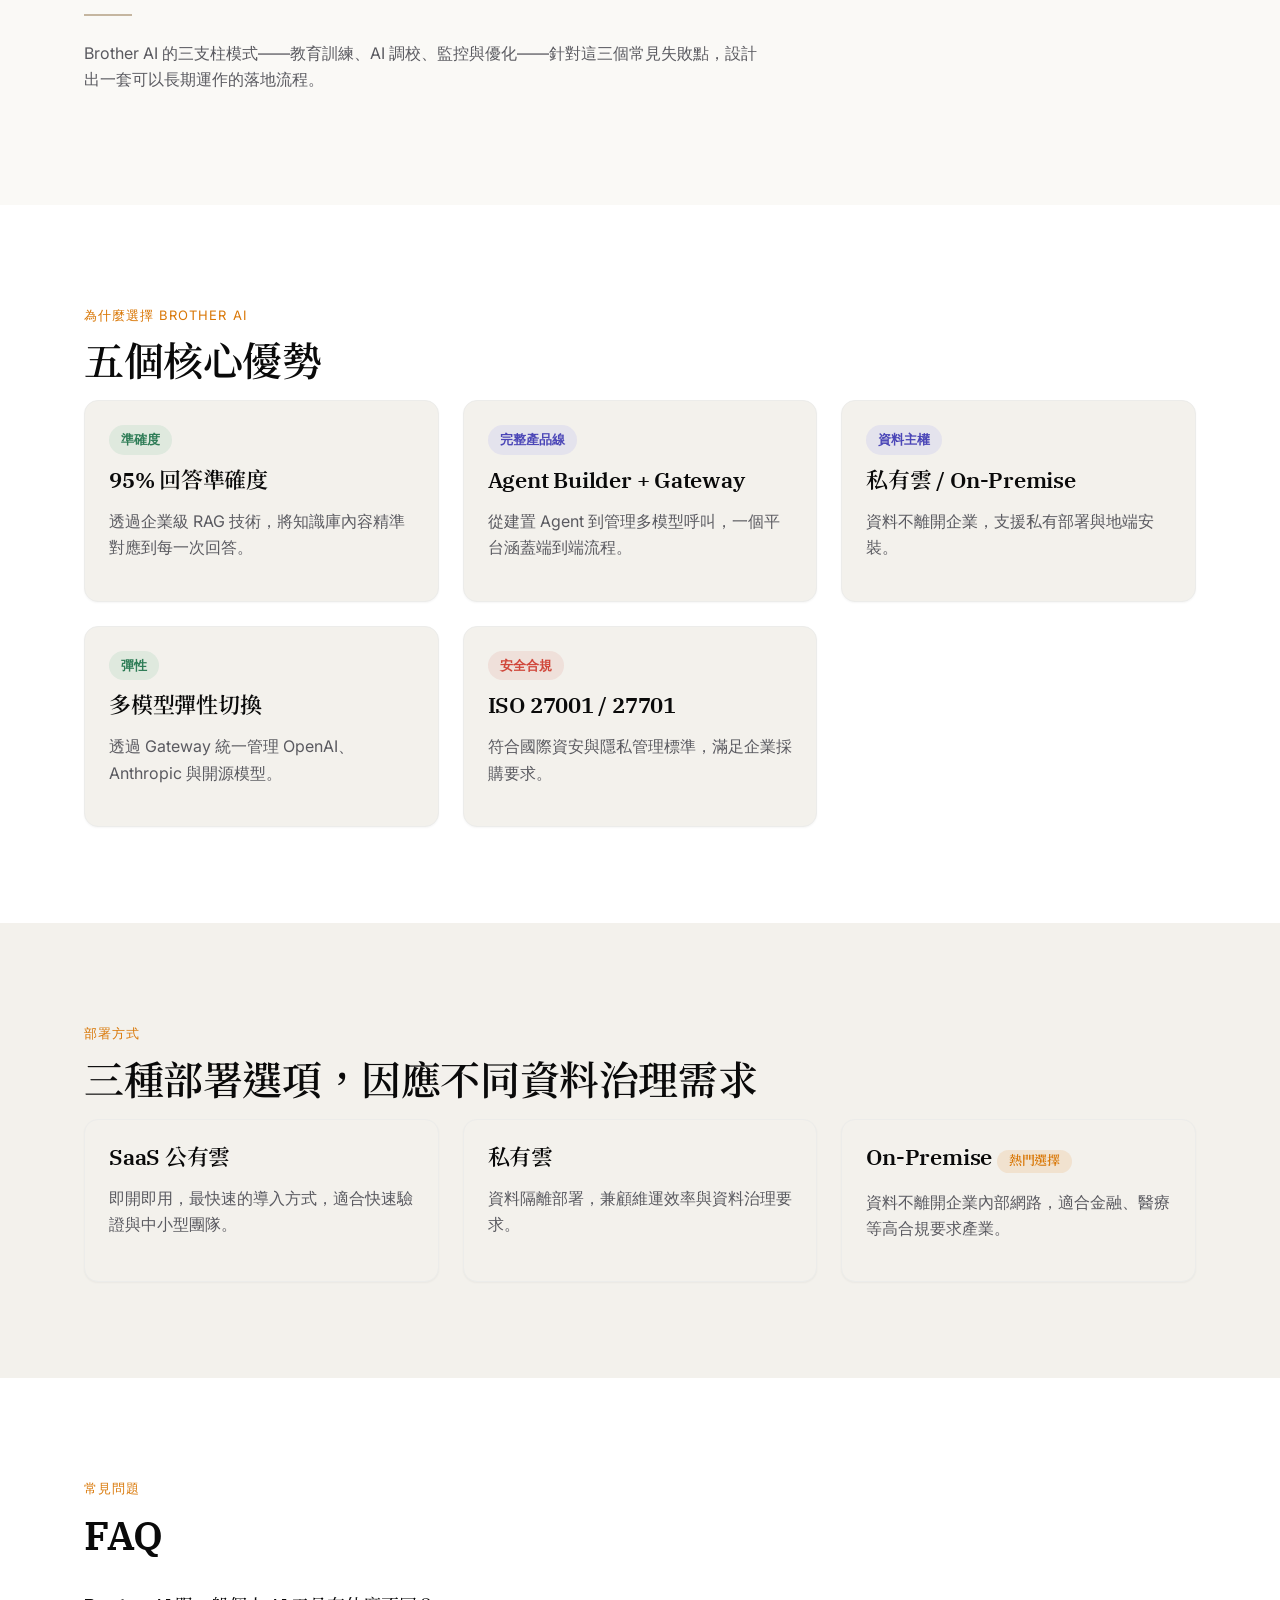
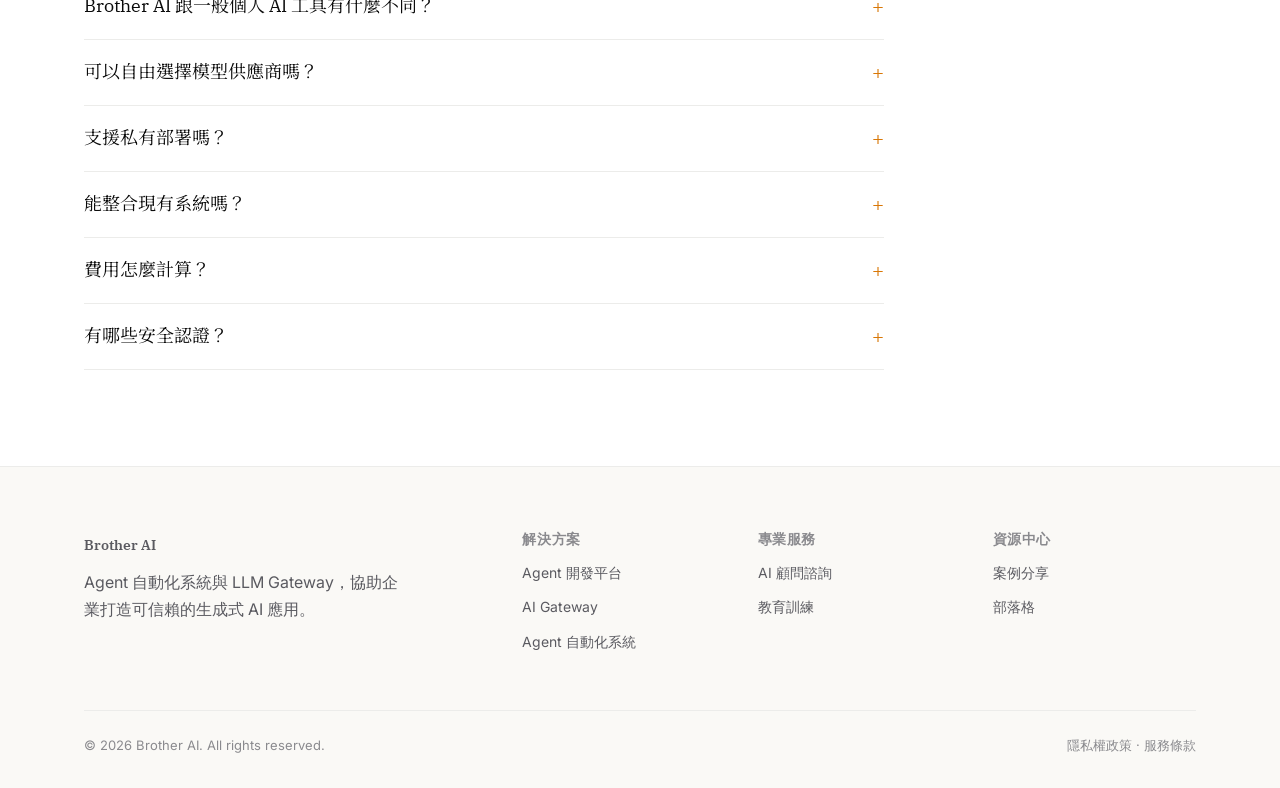
==== commit dbd0bf40: "Refresh visual design: vivid mesh-gradient hero, badge pills, fancier motion Modernize the look per " ====
--- a/index.html
+++ b/index.html
@@ -18,20 +18,24 @@
       <li><a href="index.html" class="is-active">首頁</a></li>
       <li class="nav__item--dropdown">
         <a href="solutions/index.html">解決方案</a>
-        <ul class="nav__dropdown">
+        <div class="nav__dropdown">
+        <ul class="nav__dropdown-panel">
           <li><a href="solutions/index.html#agent-platform"><span class="nav__dropdown-title">Agent 開發平台</span><span class="nav__dropdown-desc">AI Agent 開發平台總覽</span></a></li>
           <li><a href="solutions/index.html#agent-builder"><span class="nav__dropdown-title">Agent Builder</span><span class="nav__dropdown-desc">No-code 打造專屬 AI Agent 的完整工具箱</span></a></li>
           <li><a href="solutions/index.html#ai-gateway"><span class="nav__dropdown-title">AI Gateway</span><span class="nav__dropdown-desc">企業級模型入口（測試中）</span></a></li>
           <li><a href="solutions/index.html#agent-auto-system"><span class="nav__dropdown-title">Agent 自動化系統</span><span class="nav__dropdown-desc">CrewAI 驅動的任務自動化系統</span></a></li>
         </ul>
+        </div>
       </li>
       <li class="nav__item--dropdown">
         <a href="services/index.html">專業服務</a>
-        <ul class="nav__dropdown">
+        <div class="nav__dropdown">
+        <ul class="nav__dropdown-panel">
           <li><a href="services/index.html"><span class="nav__dropdown-title">服務總覽</span><span class="nav__dropdown-desc">AI 教育訓練與企業顧問服務完整介紹</span></a></li>
           <li><a href="services/index.html#consulting"><span class="nav__dropdown-title">AI 顧問服務</span><span class="nav__dropdown-desc">從策略規劃到系統導入，全程專業支援</span></a></li>
           <li><a href="services/index.html#training"><span class="nav__dropdown-title">教育訓練</span><span class="nav__dropdown-desc">MaiGPT 應用實戰、開發者與管理者培訓</span></a></li>
         </ul>
+        </div>
       </li>
       <li><a href="resources/index.html">資源中心</a></li>
       <li><a href="services/index.html#contact" class="btn btn--primary">預約諮詢</a></li>
@@ -42,11 +46,11 @@
 
 <header class="hero">
   <div class="container">
-    <p class="eyebrow hero__eyebrow">Agent 自動化 × LLM Gateway</p>
+    <span class="badge-pill reveal"><span class="badge-pill__tag">全新</span>Agent 自動化 × LLM Gateway，一站到位</span>
     <h1>從開箱即用<br />到深度客製的生成式 AI 平台</h1>
     <p class="hero__lead">Brother AI 結合 Agent 自動化系統與統一 LLM Gateway，讓企業用一致的準確度、可控的成本與資料主權，把生成式 AI 真正落地到日常工作中。</p>
     <div class="btn-row">
-      <a class="btn btn--primary" href="services/index.html#contact">預約免費諮詢</a>
+      <a class="btn btn--primary" href="services/index.html#contact">預約免費諮詢 <span class="btn__arrow">→</span></a>
       <a class="btn btn--ghost" href="solutions/index.html">了解解決方案</a>
     </div>
     <div class="hero__art reveal">
--- a/assets/css/style.css
+++ b/assets/css/style.css
@@ -59,11 +59,12 @@
 h1, h2, h3, h4 {
   font-family: var(--font-serif);
   font-weight: 600;
-  line-height: 1.2;
+  line-height: 1.15;
+  letter-spacing: -0.01em;
   margin: 0 0 var(--space-4);
 }
 
-h1 { font-size: 56px; }
+h1 { font-size: 60px; letter-spacing: -0.02em; }
 h2 { font-size: 40px; }
 h3 { font-size: 28px; }
 h4 { font-size: 22px; }
@@ -102,15 +103,17 @@
   position: sticky;
   top: 0;
   z-index: 20;
-  background: rgba(255, 255, 255, 0.9);
-  backdrop-filter: none;
+  background: rgba(255, 255, 255, 0.72);
+  backdrop-filter: saturate(180%) blur(14px);
+  -webkit-backdrop-filter: saturate(180%) blur(14px);
   border-bottom: 1px solid transparent;
-  transition: border-color 0.2s ease, background 0.2s ease;
+  transition: border-color 0.2s ease, background 0.2s ease, box-shadow 0.2s ease;
 }
 
 .nav.is-scrolled {
   border-bottom-color: var(--line);
-  background: var(--bg);
+  background: rgba(255, 255, 255, 0.85);
+  box-shadow: 0 1px 0 rgba(10, 10, 10, 0.02), 0 12px 24px -18px rgba(10, 10, 10, 0.2);
 }
 
 .nav__inner {
@@ -208,17 +211,22 @@
 .nav__dropdown {
   display: none;
   position: absolute;
+  /* top: 100% (no gap) + padding-top keeps the visual gap without a
+     hover dead zone — the padding is still part of the hoverable box. */
   top: 100%;
   left: 50%;
   transform: translateX(-50%);
-  margin-top: var(--space-4);
+  padding-top: var(--space-4);
   width: 320px;
+  list-style: none;
+}
+
+.nav__dropdown-panel {
   background: var(--bg);
   border: 1px solid var(--line);
   border-radius: 12px;
   box-shadow: var(--shadow-lift);
   padding: var(--space-4);
-  list-style: none;
 }
 
 @media (min-width: 761px) {
@@ -228,7 +236,7 @@
   }
 }
 
-.nav__dropdown li + li { margin-top: var(--space-3); }
+.nav__dropdown-panel li + li { margin-top: var(--space-3); }
 
 .nav__dropdown a {
   display: block;
@@ -259,7 +267,9 @@
     position: static;
     transform: none;
     width: auto;
-    margin: var(--space-2) 0 0;
+    padding-top: var(--space-2);
+  }
+  .nav__dropdown-panel {
     box-shadow: none;
     border: none;
     background: var(--soft);
@@ -273,44 +283,106 @@
   align-items: center;
   justify-content: center;
   gap: var(--space-2);
-  padding: 12px 24px;
+  padding: 14px 26px;
   border-radius: 999px;
   font-size: 15px;
   font-weight: 600;
   text-decoration: none;
   border: 1px solid transparent;
   cursor: pointer;
-  transition: transform 0.15s ease, opacity 0.15s ease;
-}
-
-.btn:hover { opacity: 0.9; }
+  transition: transform 0.2s cubic-bezier(0.2, 0.8, 0.2, 1), box-shadow 0.2s ease, opacity 0.15s ease;
+}
+
+.btn:hover {
+  opacity: 0.96;
+  transform: translateY(-2px);
+}
+
+.btn:active { transform: translateY(0); }
 
 .btn--primary {
   background: var(--ink);
   color: #fff;
+  box-shadow: 0 1px 2px rgba(10, 10, 10, 0.05);
+}
+
+.btn--primary:hover {
+  box-shadow: 0 12px 24px rgba(10, 10, 10, 0.18);
 }
 
 .btn--amber {
   background: var(--amber);
   color: #fff;
+  box-shadow: 0 8px 20px rgba(217, 119, 6, 0.25);
 }
 
 .btn--ghost {
-  background: var(--warm);
+  background: var(--bg);
   color: var(--ink);
   border-color: var(--line);
 }
 
+.btn--ghost:hover {
+  box-shadow: 0 8px 20px rgba(10, 10, 10, 0.08);
+}
+
+.btn__arrow {
+  display: inline-block;
+  transition: transform 0.2s ease;
+}
+
+.btn:hover .btn__arrow { transform: translateX(3px); }
+
 .btn-row {
   display: flex;
   gap: var(--space-4);
   flex-wrap: wrap;
 }
 
+/* Badge pill (eyebrow-style callout above hero headlines) */
+.badge-pill {
+  display: inline-flex;
+  align-items: center;
+  gap: var(--space-2);
+  padding: 6px 8px 6px 6px;
+  border-radius: 999px;
+  background: var(--bg);
+  border: 1px solid var(--line);
+  box-shadow: var(--shadow-rest);
+  font-size: 13px;
+  color: var(--muted);
+  margin-bottom: var(--space-6);
+}
+
+.badge-pill__tag {
+  background: var(--ink);
+  color: #fff;
+  font-size: 12px;
+  font-weight: 600;
+  padding: 4px 12px;
+  border-radius: 999px;
+}
+
 /* Hero */
 .hero {
+  position: relative;
   padding: var(--space-24) 0 var(--space-16);
-  background: linear-gradient(180deg, rgba(230, 220, 240, 0.25) 0%, rgba(250, 226, 200, 0.15) 45%, var(--bg) 100%);
+  overflow: hidden;
+  isolation: isolate;
+}
+
+.hero::before {
+  content: "";
+  position: absolute;
+  inset: -20% -10% auto -10%;
+  height: 130%;
+  z-index: -1;
+  background:
+    radial-gradient(38% 55% at 12% 15%, rgba(129, 140, 248, 0.30), transparent 65%),
+    radial-gradient(42% 60% at 82% 8%, rgba(244, 184, 128, 0.32), transparent 65%),
+    radial-gradient(50% 60% at 50% 55%, rgba(236, 213, 240, 0.28), transparent 70%),
+    linear-gradient(180deg, transparent 0%, var(--bg) 92%);
+  filter: blur(10px);
 }
 
 .hero__eyebrow { margin-bottom: var(--space-3); }
@@ -323,9 +395,9 @@
 .hero__art {
   margin-top: var(--space-12);
   border: 1px solid var(--line);
-  border-radius: 12px;
+  border-radius: 16px;
   background: var(--warm);
-  box-shadow: var(--shadow-lift);
+  box-shadow: 0 24px 60px rgba(10, 10, 10, 0.12);
   overflow: hidden;
 }
 
@@ -363,15 +435,16 @@
 .card {
   background: var(--warm);
   border: 1px solid var(--line);
-  border-radius: 12px;
+  border-radius: 14px;
   padding: var(--space-6);
   box-shadow: var(--shadow-rest);
-  transition: box-shadow 0.2s ease, transform 0.2s ease;
+  transition: box-shadow 0.25s cubic-bezier(0.2, 0.8, 0.2, 1), transform 0.25s cubic-bezier(0.2, 0.8, 0.2, 1), border-color 0.25s ease;
 }
 
 .card:hover {
-  box-shadow: var(--shadow-lift);
-  transform: translateY(-2px);
+  box-shadow: 0 20px 40px -12px rgba(10, 10, 10, 0.16);
+  transform: translateY(-4px);
+  border-color: rgba(10, 10, 10, 0.08);
 }
 
 .card__icon {
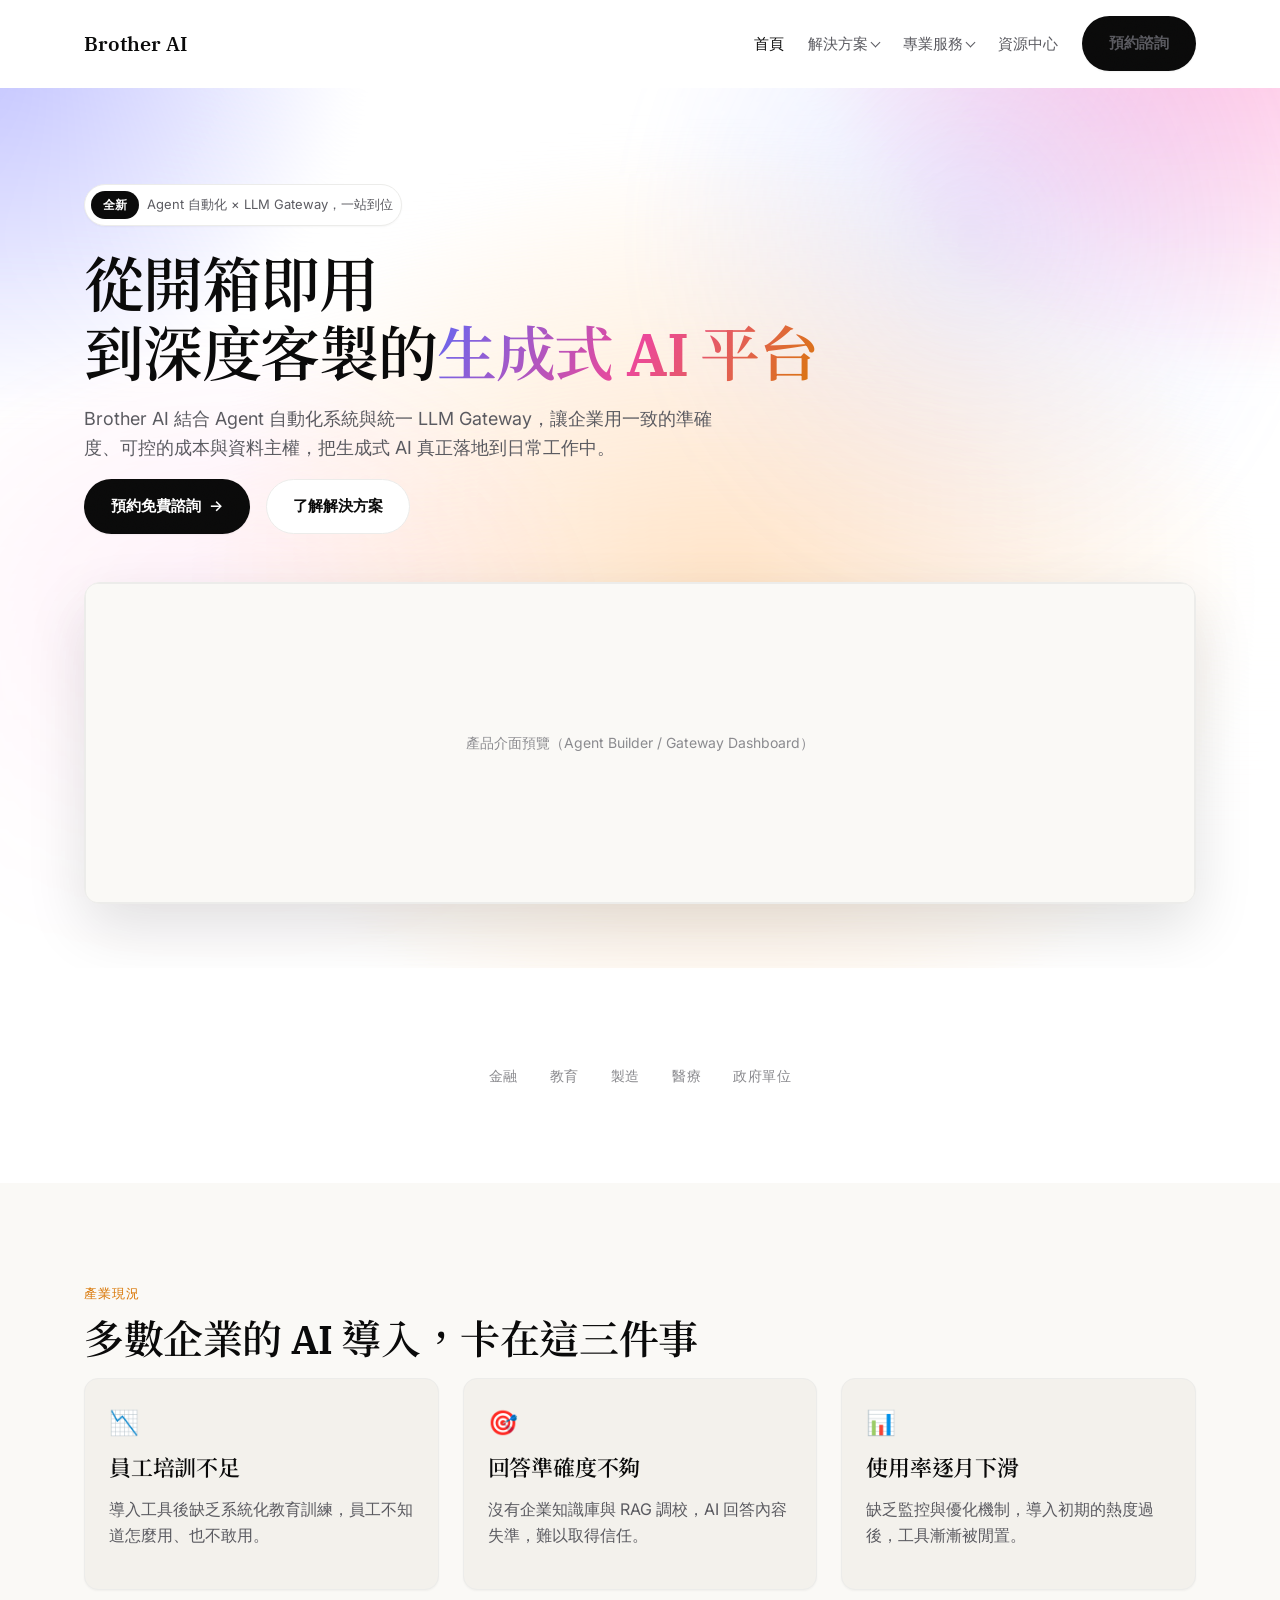
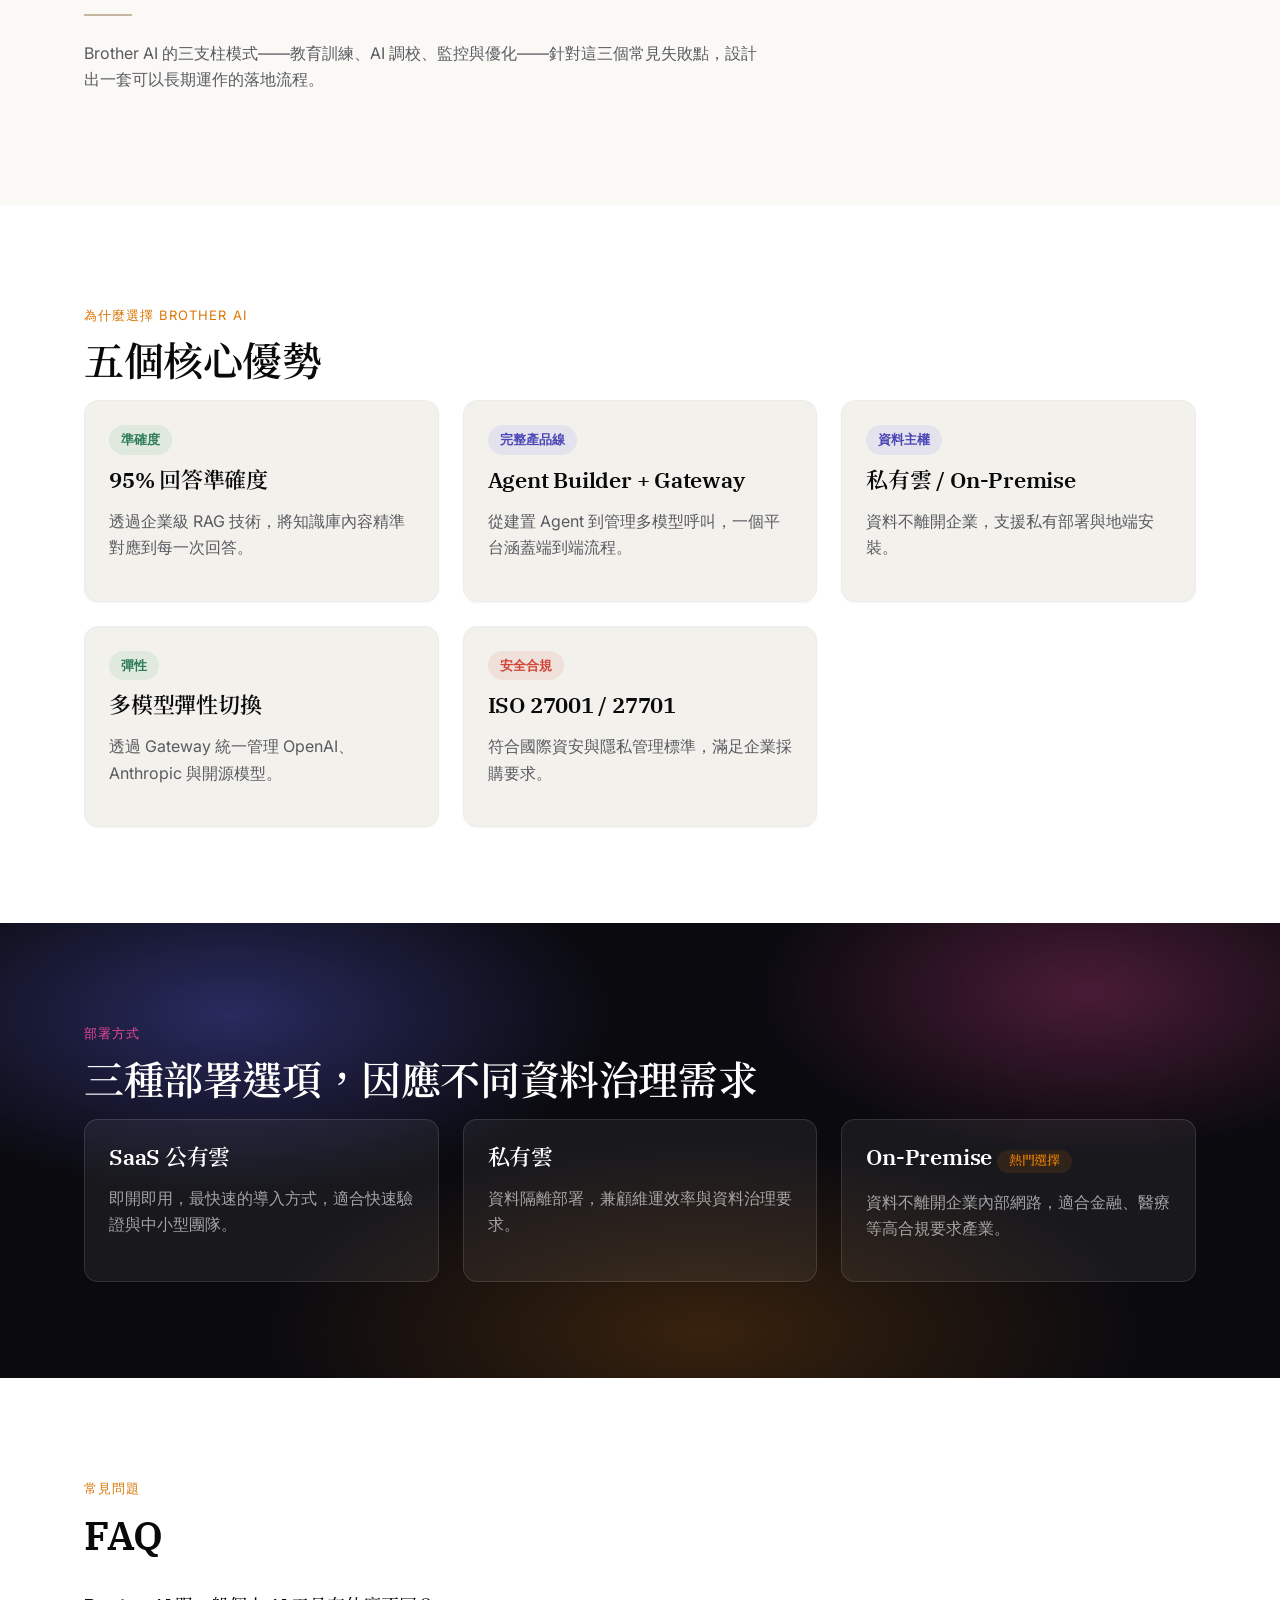
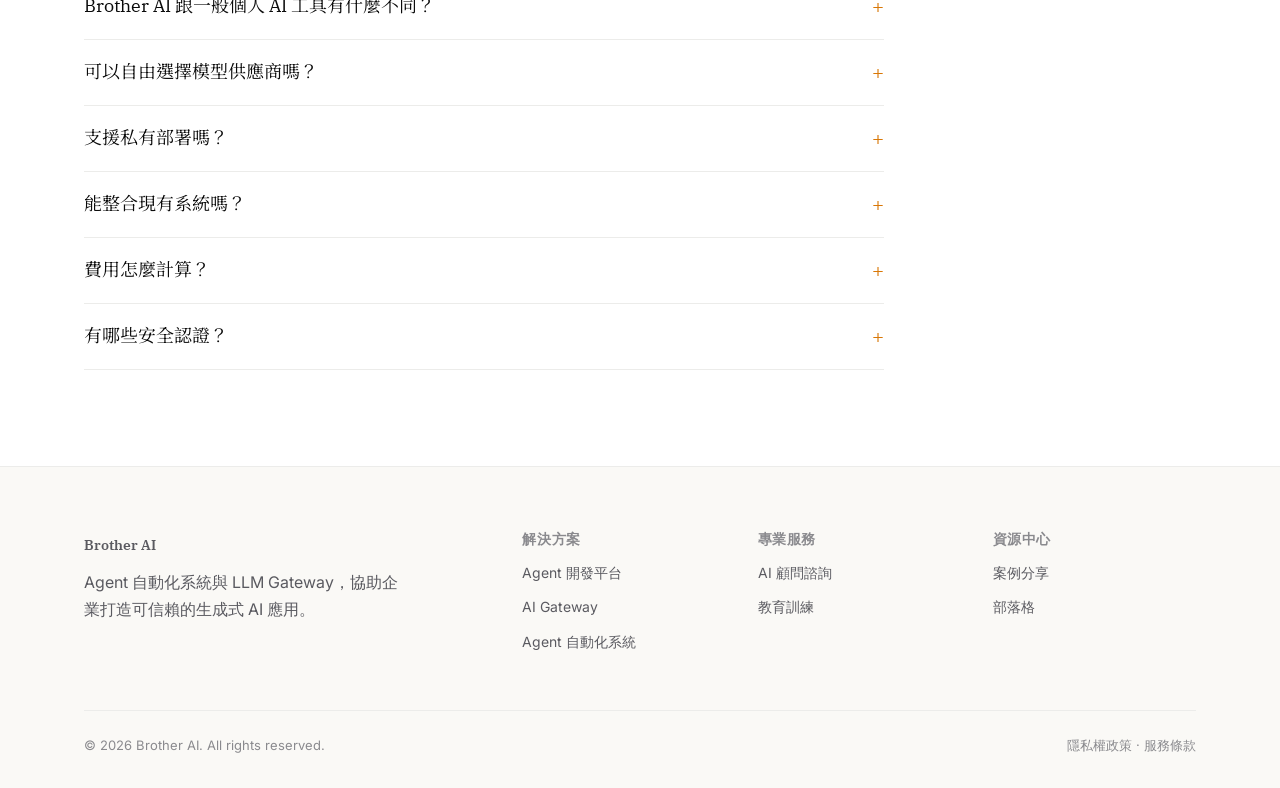
==== commit e0aa2b3f: "Push the design further: animated mesh hero, gradient text, dark bold sections - Hero background is " ====
--- a/index.html
+++ b/index.html
@@ -47,7 +47,7 @@
 <header class="hero">
   <div class="container">
     <span class="badge-pill reveal"><span class="badge-pill__tag">全新</span>Agent 自動化 × LLM Gateway，一站到位</span>
-    <h1>從開箱即用<br />到深度客製的生成式 AI 平台</h1>
+    <h1>從開箱即用<br />到深度客製的<span class="text-gradient">生成式 AI 平台</span></h1>
     <p class="hero__lead">Brother AI 結合 Agent 自動化系統與統一 LLM Gateway，讓企業用一致的準確度、可控的成本與資料主權，把生成式 AI 真正落地到日常工作中。</p>
     <div class="btn-row">
       <a class="btn btn--primary" href="services/index.html#contact">預約免費諮詢 <span class="btn__arrow">→</span></a>
@@ -127,7 +127,7 @@
   </div>
 </section>
 
-<section class="section section--warm">
+<section class="section section--dark">
   <div class="container">
     <p class="eyebrow">部署方式</p>
     <h2>三種部署選項，因應不同資料治理需求</h2>
--- a/assets/css/style.css
+++ b/assets/css/style.css
@@ -36,6 +36,10 @@
 
   --shadow-rest: 0 1px 2px rgba(10, 10, 10, 0.04);
   --shadow-lift: 0 8px 24px rgba(10, 10, 10, 0.08);
+
+  --pink: #ec4899;
+  --grad-brand: linear-gradient(120deg, var(--indigo) 0%, var(--pink) 52%, var(--amber) 100%);
+  --grad-brand-soft: linear-gradient(120deg, rgba(99, 102, 241, 0.16), rgba(236, 72, 153, 0.16), rgba(217, 119, 6, 0.16));
 }
 
 * { box-sizing: border-box; }
@@ -371,18 +375,42 @@
   isolation: isolate;
 }
 
-.hero::before {
+.hero::before,
+.hero::after {
   content: "";
   position: absolute;
-  inset: -20% -10% auto -10%;
-  height: 130%;
+  inset: -25% -15% auto -15%;
+  height: 140%;
   z-index: -1;
+  filter: blur(14px) saturate(135%);
+}
+
+.hero::before {
   background:
-    radial-gradient(38% 55% at 12% 15%, rgba(129, 140, 248, 0.30), transparent 65%),
-    radial-gradient(42% 60% at 82% 8%, rgba(244, 184, 128, 0.32), transparent 65%),
-    radial-gradient(50% 60% at 50% 55%, rgba(236, 213, 240, 0.28), transparent 70%),
-    linear-gradient(180deg, transparent 0%, var(--bg) 92%);
-  filter: blur(10px);
+    radial-gradient(36% 50% at 10% 12%, rgba(99, 102, 241, 0.42), transparent 65%),
+    radial-gradient(40% 55% at 85% 6%, rgba(236, 72, 153, 0.36), transparent 65%),
+    radial-gradient(46% 55% at 55% 60%, rgba(244, 184, 128, 0.38), transparent 70%),
+    linear-gradient(180deg, transparent 0%, var(--bg) 94%);
+  animation: heroDrift 18s ease-in-out infinite;
+}
+
+.hero::after {
+  mix-blend-mode: soft-light;
+  opacity: 0.7;
+  background:
+    radial-gradient(30% 45% at 70% 30%, rgba(129, 140, 248, 0.35), transparent 70%),
+    radial-gradient(34% 40% at 25% 65%, rgba(236, 72, 153, 0.3), transparent 70%);
+  animation: heroDrift 22s ease-in-out infinite reverse;
+}
+
+@keyframes heroDrift {
+  0%, 100% { transform: translate3d(0, 0, 0) rotate(0deg) scale(1); }
+  33% { transform: translate3d(2%, -3%, 0) rotate(2deg) scale(1.04); }
+  66% { transform: translate3d(-2%, 2%, 0) rotate(-2deg) scale(1.02); }
+}
+
+@media (prefers-reduced-motion: reduce) {
+  .hero::before, .hero::after { animation: none; }
 }
 
 .hero__eyebrow { margin-bottom: var(--space-3); }
@@ -511,7 +539,10 @@
 .stat__value {
   font-family: var(--font-serif);
   font-size: 40px;
-  color: var(--ink);
+  background: var(--grad-brand);
+  -webkit-background-clip: text;
+  background-clip: text;
+  color: transparent;
 }
 
 .stat__label {
@@ -941,3 +972,99 @@
 }
 
 .solution-card__link:hover { text-decoration: underline; }
+
+/* Gradient text utility */
+.text-gradient {
+  background: var(--grad-brand);
+  -webkit-background-clip: text;
+  background-clip: text;
+  color: transparent;
+}
+
+/* Gradient-border glow treatment for solution cards */
+.solution-card {
+  position: relative;
+  border-color: transparent;
+  background:
+    linear-gradient(var(--warm), var(--warm)) padding-box,
+    var(--grad-brand-soft) border-box;
+  border: 1px solid transparent;
+}
+
+.solution-card::before {
+  content: "";
+  position: absolute;
+  inset: -1px;
+  border-radius: inherit;
+  padding: 1px;
+  background: var(--grad-brand);
+  opacity: 0;
+  -webkit-mask: linear-gradient(#fff 0 0) content-box, linear-gradient(#fff 0 0);
+  -webkit-mask-composite: xor;
+  mask-composite: exclude;
+  transition: opacity 0.25s ease;
+  pointer-events: none;
+}
+
+.solution-card:hover::before { opacity: 1; }
+
+.solution-card:hover {
+  box-shadow: 0 24px 48px -16px rgba(99, 102, 241, 0.28);
+}
+
+/* Dark contrast section — bold, high-impact CTA / stat bands */
+.section--dark {
+  position: relative;
+  background: #0a0a0f;
+  color: rgba(255, 255, 255, 0.92);
+  overflow: hidden;
+  isolation: isolate;
+}
+
+.section--dark::before {
+  content: "";
+  position: absolute;
+  inset: 0;
+  z-index: -1;
+  background:
+    radial-gradient(46% 60% at 18% 20%, rgba(99, 102, 241, 0.35), transparent 65%),
+    radial-gradient(40% 55% at 85% 15%, rgba(236, 72, 153, 0.28), transparent 65%),
+    radial-gradient(50% 60% at 55% 90%, rgba(217, 119, 6, 0.22), transparent 70%);
+}
+
+.section--dark h2, .section--dark h3, .section--dark h4 { color: #fff; }
+.section--dark p { color: rgba(255, 255, 255, 0.66); }
+.section--dark .eyebrow { color: var(--pink); }
+
+.section--dark .card {
+  background: rgba(255, 255, 255, 0.06);
+  border-color: rgba(255, 255, 255, 0.12);
+}
+
+.section--dark .card p { color: rgba(255, 255, 255, 0.6); }
+
+.section--dark .btn--ghost {
+  background: rgba(255, 255, 255, 0.08);
+  color: #fff;
+  border-color: rgba(255, 255, 255, 0.2);
+}
+
+.section--dark .btn--primary {
+  background: #fff;
+  color: var(--ink);
+}
+
+.section--dark .testimonial { color: #fff; }
+.section--dark .testimonial__attr { color: rgba(255, 255, 255, 0.5); }
+
+/* Subtle grain texture overlay for a less flat, more premium surface */
+body::after {
+  content: "";
+  position: fixed;
+  inset: 0;
+  z-index: 999;
+  pointer-events: none;
+  opacity: 0.035;
+  mix-blend-mode: overlay;
+  background-image: url("data:image/svg+xml;utf8,<svg xmlns='http://www.w3.org/2000/svg' width='120' height='120'><filter id='n'><feTurbulence type='fractalNoise' baseFrequency='0.9' numOctaves='2' stitchTiles='stitch'/></filter><rect width='100%25' height='100%25' filter='url(%23n)'/></svg>");
+}
